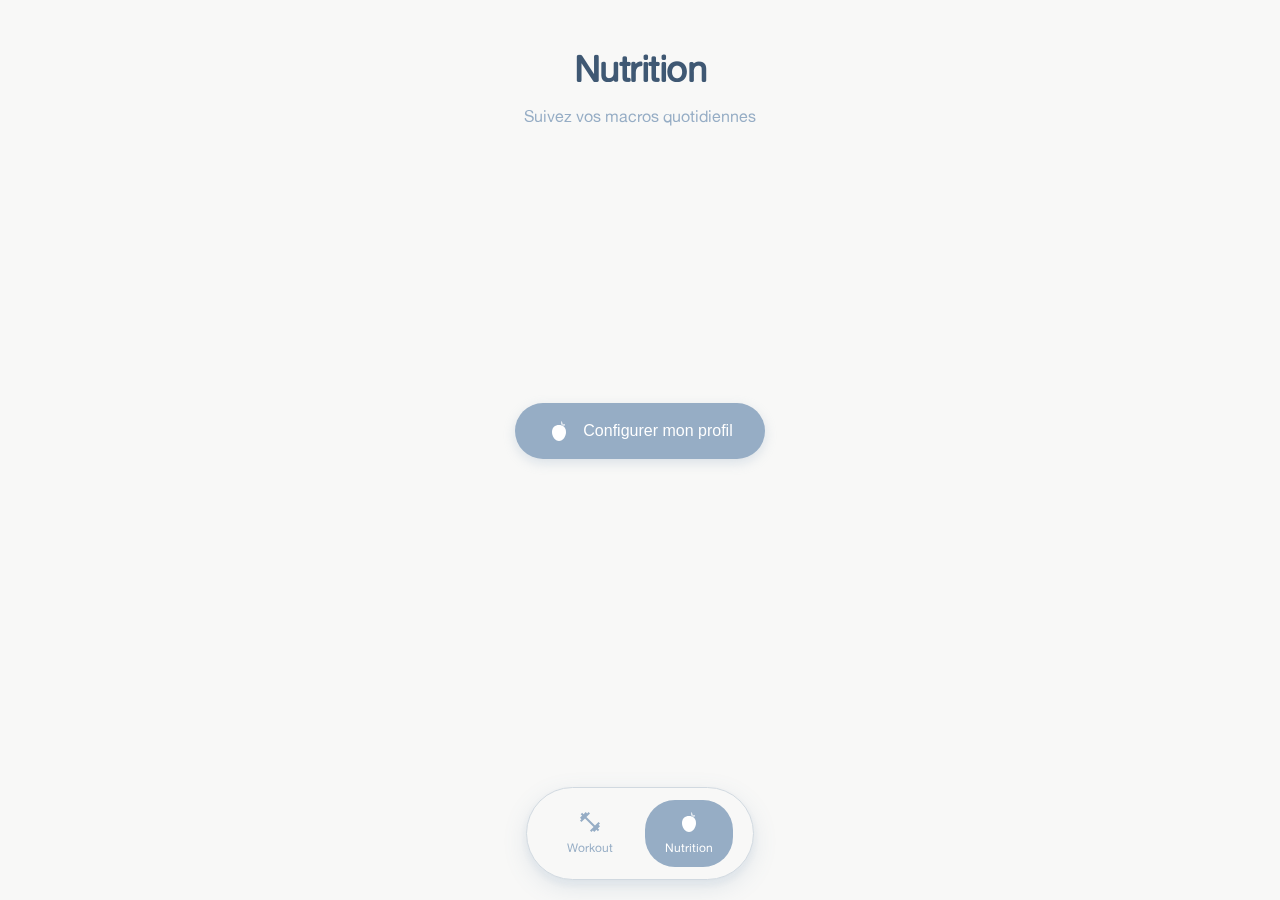
==== nutrition.html @ 48a35162 "Refactor: Split into multi-page architecture - Created separate workout.html and nutrition.html page" ====
<!DOCTYPE html>
<html lang="fr">
<head>
    <meta charset="UTF-8">
    <meta name="viewport" content="width=device-width, initial-scale=1.0">
    <title>Nutrition - Suivi Macros</title>
    <link rel="stylesheet" href="styles.css">
</head>
<body>
    <!-- SVG Icons (hidden) -->
    <svg style="display: none;">
        <!-- Dumbbell Icon -->
        <symbol id="icon-dumbbell" viewBox="0 0 24 24">
            <path d="M20.57 14.86L22 13.43 20.57 12 17 15.57 8.43 7 12 3.43 10.57 2 9.14 3.43 7.71 2 5.57 4.14 4.14 2.71 2.71 4.14l1.43 1.43L2 7.71l1.43 1.43L2 10.57 3.43 12 7 8.43 15.57 17 12 20.57 13.43 22l1.43-1.43L16.29 22l2.14-2.14 1.43 1.43 1.43-1.43-1.43-1.43L22 16.29z"/>
        </symbol>

        <!-- Apple Icon - Realistic Apple Shape -->
        <symbol id="icon-apple" viewBox="0 0 24 24">
            <!-- Leaf -->
            <path d="M14 2c0 0 1 0.5 1.5 2c0.3 0.9 0.3 1.5 0.3 1.5s1-0.8 1.7-0.5c0.7 0.3 0.5 1.5 0.5 1.5s-1.5 0.5-2.5 0c-0.8-0.4-1.5-1.5-1.5-1.5z" fill="currentColor" opacity="0.7"/>
            <!-- Apple Body -->
            <path d="M12 6c-4 0-7 2.5-7 7c0 4.5 3 9 7 9s7-4.5 7-9c0-4.5-3-7-7-7z" fill="currentColor"/>
            <!-- Highlight -->
            <ellipse cx="9" cy="10" rx="2" ry="2.5" fill="currentColor" opacity="0.2"/>
        </symbol>

        <!-- Refresh/Reset Icon -->
        <symbol id="icon-refresh" viewBox="0 0 24 24">
            <path d="M17.65 6.35C16.2 4.9 14.21 4 12 4c-4.42 0-7.99 3.58-7.99 8s3.57 8 7.99 8c3.73 0 6.84-2.55 7.73-6h-2.08c-.82 2.33-3.04 4-5.65 4-3.31 0-6-2.69-6-6s2.69-6 6-6c1.66 0 3.14.69 4.22 1.78L13 11h7V4l-2.35 2.35z"/>
        </symbol>
    </svg>

    <div class="container">
        <!-- Header -->
        <header>
            <h1>Nutrition</h1>
            <p class="subtitle">Suivez vos macros quotidiennes</p>
        </header>

        <!-- User Profile Section -->
        <div class="nutrition-profile" id="nutritionProfile">
            <button class="profile-setup-btn" id="profileSetupBtn">
                <svg class="icon"><use href="#icon-apple"></use></svg>
                Configurer mon profil
            </button>
        </div>

        <!-- Daily Tracking Section -->
        <div class="daily-tracking" id="dailyTracking" style="display: none;">
            <div class="daily-header">
                <h3 id="dailyDate">Aujourd'hui</h3>
                <button class="reset-day-btn" id="resetDayBtn">
                    <svg class="reset-icon"><use href="#icon-refresh"></use></svg>
                    Réinitialiser
                </button>
            </div>

            <!-- Macros Overview -->
            <div class="macros-overview">
                <div class="macro-card">
                    <div class="macro-label">Calories</div>
                    <div class="macro-progress">
                        <div class="macro-bar">
                            <div class="macro-bar-fill calories-fill" id="caloriesBar"></div>
                        </div>
                        <div class="macro-values">
                            <span class="macro-current" id="caloriesCurrent">0</span>
                            <span class="macro-separator">/</span>
                            <span class="macro-target" id="caloriesTarget">0</span>
                            <span class="macro-unit">kcal</span>
                        </div>
                    </div>
                </div>

                <div class="macro-card">
                    <div class="macro-label">Protéines</div>
                    <div class="macro-progress">
                        <div class="macro-bar">
                            <div class="macro-bar-fill protein-fill" id="proteinBar"></div>
                        </div>
                        <div class="macro-values">
                            <span class="macro-current" id="proteinCurrent">0</span>
                            <span class="macro-separator">/</span>
                            <span class="macro-target" id="proteinTarget">0</span>
                            <span class="macro-unit">g</span>
                        </div>
                    </div>
                </div>
            </div>

            <!-- Quick Add Section -->
            <div class="quick-add-section">
                <h3>Ajouter un repas</h3>
                <div class="quick-add-inputs">
                    <input type="number" id="addCalories" class="quick-input" placeholder="Calories" min="0" step="1">
                    <input type="number" id="addProtein" class="quick-input" placeholder="Protéines (g)" min="0" step="0.1">
                    <button class="add-meal-btn" id="addMealBtn">+ Ajouter</button>
                </div>
            </div>

            <!-- Meal History -->
            <div class="meal-history">
                <h3>Historique du jour</h3>
                <div class="meal-list" id="mealList">
                    <!-- Meals will be added here -->
                </div>
            </div>
        </div>

        <!-- Profile Setup Modal -->
        <div class="modal" id="profileModal">
            <div class="modal-content">
                <div class="modal-header">
                    <h2>Configuration du profil</h2>
                    <button class="close-btn" id="closeProfileModal">&times;</button>
                </div>

                <div class="profile-form">
                    <div class="form-group">
                        <label for="userWeight">Poids (kg)</label>
                        <input type="number" id="userWeight" class="form-input" placeholder="70" min="30" max="300" step="0.1">
                    </div>

                    <div class="form-group">
                        <label for="userHeight">Taille (cm)</label>
                        <input type="number" id="userHeight" class="form-input" placeholder="175" min="100" max="250">
                    </div>

                    <div class="form-group">
                        <label for="userAge">Âge</label>
                        <input type="number" id="userAge" class="form-input" placeholder="25" min="15" max="100">
                    </div>

                    <div class="form-group">
                        <label for="userGender">Sexe</label>
                        <select id="userGender" class="form-input">
                            <option value="male">Homme</option>
                            <option value="female">Femme</option>
                        </select>
                    </div>

                    <div class="form-group">
                        <label for="activityLevel">Niveau d'activité</label>
                        <select id="activityLevel" class="form-input">
                            <option value="1.2">Sédentaire (peu ou pas d'exercice)</option>
                            <option value="1.375">Légèrement actif (1-3 jours/semaine)</option>
                            <option value="1.55" selected>Modérément actif (3-5 jours/semaine)</option>
                            <option value="1.725">Très actif (6-7 jours/semaine)</option>
                            <option value="1.9">Extrêmement actif (2x par jour)</option>
                        </select>
                    </div>

                    <div class="form-group">
                        <label for="goal">Objectif</label>
                        <select id="goal" class="form-input">
                            <option value="cut">Sèche (perte de poids)</option>
                            <option value="maintain">Maintien</option>
                            <option value="bulk">Prise de masse (bulk)</option>
                        </select>
                    </div>

                    <button class="save-profile-btn" id="saveProfileBtn">Calculer mes besoins</button>
                </div>
            </div>
        </div>

        <!-- Bottom Navigation -->
        <nav class="bottom-nav">
            <a href="workout.html" class="nav-item">
                <svg class="nav-icon"><use href="#icon-dumbbell"></use></svg>
                <span class="nav-label">Workout</span>
            </a>
            <a href="nutrition.html" class="nav-item active">
                <svg class="nav-icon"><use href="#icon-apple"></use></svg>
                <span class="nav-label">Nutrition</span>
            </a>
        </nav>
    </div>

    <script src="nutrition.js"></script>
</body>
</html>
---- styles.css ----
/* Custom Font */
@font-face {
    font-family: 'Alte Haas Grotesk';
    src: url('AlteHaasGroteskRegular.ttf') format('truetype');
    font-weight: normal;
    font-style: normal;
    font-display: swap;
}

/* Reset & Base Styles */
* {
    margin: 0;
    padding: 0;
    box-sizing: border-box;
}

:root {
    /* Color Palette - Blues & Off-White */
    --primary-blue: hsl(211, 29%, 68%);      /* Bleu principal h211 s29 v68 */
    --light-blue: hsl(210, 24%, 91%);        /* Bleu clair h210 s24 v91 */
    --off-white: hsl(52, 3%, 97%);           /* Blanc cassé h52 s3 v97 */
    --blue-dark: hsl(211, 29%, 50%);         /* Bleu foncé pour hover */
    --blue-darker: hsl(211, 29%, 35%);       /* Bleu très foncé pour texte */

    /* Aliases for backward compatibility */
    --workout-green: var(--primary-blue);
    --workout-green-light: var(--light-blue);
    --workout-green-dark: var(--blue-dark);
    --rest-white: var(--off-white);
    --background: var(--off-white);
    --text-dark: var(--blue-darker);
    --text-light: var(--primary-blue);
    --border-light: hsl(210, 20%, 85%);
    --shadow: hsla(211, 29%, 50%, 0.08);
    --shadow-strong: hsla(211, 29%, 50%, 0.15);
}

body {
    font-family: 'Alte Haas Grotesk', -apple-system, BlinkMacSystemFont, 'Segoe UI', Roboto, 'Helvetica Neue', Arial, sans-serif;
    background-color: var(--background);
    color: var(--text-dark);
    line-height: 1.6;
    -webkit-font-smoothing: antialiased;
    -moz-osx-font-smoothing: grayscale;
}

.container {
    max-width: 100%;
    min-height: 100vh;
    padding: 20px 16px;
}

/* Header */
header {
    text-align: center;
    margin-bottom: 32px;
    animation: fadeInDown 0.5s ease;
}

header h1 {
    font-size: 28px;
    font-weight: 600;
    color: var(--text-dark);
    margin-bottom: 6px;
    letter-spacing: -0.5px;
}

header .subtitle {
    font-size: 14px;
    color: var(--text-light);
    font-weight: 400;
}

/* Rotation Info Box */
.rotation-info-box {
    margin-top: 24px;
    padding: 16px 20px;
    background: hsla(211, 29%, 68%, 0.1);
    border-left: 4px solid var(--primary-blue);
    border-radius: 8px;
}

.rotation-info-box p {
    font-size: 14px;
    color: var(--text-dark);
    line-height: 1.6;
    margin: 0;
}

/* Week Navigation */
.week-navigation {
    display: flex;
    align-items: center;
    justify-content: space-between;
    padding: 16px 20px;
    background: white;
    border-radius: 16px;
    margin-bottom: 20px;
    box-shadow: 0 2px 8px var(--shadow);
}

.week-nav-btn {
    background: var(--background);
    border: none;
    border-radius: 8px;
    width: 40px;
    height: 40px;
    display: flex;
    align-items: center;
    justify-content: center;
    font-size: 18px;
    color: var(--text-dark);
    cursor: pointer;
    transition: all 0.2s ease;
}

.week-nav-btn:hover {
    background: var(--workout-green);
    color: white;
}

.week-info {
    display: flex;
    flex-direction: column;
    align-items: center;
    gap: 4px;
}

.week-label {
    font-size: 11px;
    color: var(--text-light);
    text-transform: uppercase;
    letter-spacing: 0.5px;
    font-weight: 500;
}

.week-number {
    font-size: 24px;
    font-weight: 700;
    color: var(--workout-green);
}

/* Week View - Mobile First */
.week-view {
    display: flex;
    flex-direction: column;
    gap: 12px;
    margin-bottom: 24px;
}

.day-card {
    background: var(--rest-white);
    border-radius: 16px;
    padding: 20px;
    cursor: pointer;
    transition: all 0.3s cubic-bezier(0.4, 0, 0.2, 1);
    box-shadow: 0 2px 8px var(--shadow);
    border: 2px solid transparent;
    animation: fadeInUp 0.4s ease backwards;
}

.day-card:nth-child(1) { animation-delay: 0.05s; }
.day-card:nth-child(2) { animation-delay: 0.1s; }
.day-card:nth-child(3) { animation-delay: 0.15s; }
.day-card:nth-child(4) { animation-delay: 0.2s; }
.day-card:nth-child(5) { animation-delay: 0.25s; }
.day-card:nth-child(6) { animation-delay: 0.3s; }
.day-card:nth-child(7) { animation-delay: 0.35s; }

.day-card.workout {
    background: var(--primary-blue);
    color: white;
}

/* Current day highlighting - only on workout page */
#workoutPage .day-card.current-day {
    transform: scale(1.08);
    box-shadow: 0 6px 20px var(--shadow-strong);
    border-color: var(--primary-blue);
}

#workoutPage .day-card.current-day .day-name {
    font-size: 18px;
    font-weight: 700;
}

#workoutPage .day-card.current-day .session-title {
    font-size: 15px;
}

.day-card:hover {
    transform: translateY(-2px);
    box-shadow: 0 4px 16px var(--shadow-strong);
}

#workoutPage .day-card.current-day:hover {
    transform: scale(1.08) translateY(-2px);
}

.day-card:active {
    transform: translateY(0);
}

.day-header {
    display: flex;
    justify-content: space-between;
    align-items: center;
    margin-bottom: 8px;
}

.day-name {
    font-size: 16px;
    font-weight: 600;
    letter-spacing: -0.3px;
}

.day-indicator {
    width: 8px;
    height: 8px;
    border-radius: 50%;
    background: currentColor;
    opacity: 0.4;
}

.day-card.workout .day-indicator {
    opacity: 0.7;
}

.session-title {
    font-size: 14px;
    font-weight: 400;
    opacity: 0.8;
}

.day-card.workout .session-title {
    opacity: 0.95;
}

/* Modal */
.modal {
    display: none;
    position: fixed;
    top: 0;
    left: 0;
    width: 100%;
    height: 100%;
    background: rgba(0, 0, 0, 0.5);
    z-index: 1000;
    animation: fadeIn 0.3s ease;
    backdrop-filter: blur(4px);
}

.modal.active {
    display: flex;
    align-items: flex-end;
}

.modal-content {
    background: white;
    width: 100%;
    max-height: 90vh;
    border-radius: 24px 24px 0 0;
    overflow-y: auto;
    animation: slideUp 0.4s cubic-bezier(0.4, 0, 0.2, 1);
    box-shadow: 0 -4px 24px var(--shadow-strong);
}

.modal-header {
    display: flex;
    justify-content: space-between;
    align-items: center;
    padding: 24px 20px 16px;
    border-bottom: 1px solid var(--border-light);
    sticky: top 0;
    background: white;
}

.modal-header h2 {
    font-size: 24px;
    font-weight: 600;
    color: var(--text-dark);
}

.close-btn {
    background: none;
    border: none;
    font-size: 32px;
    color: var(--text-light);
    cursor: pointer;
    width: 40px;
    height: 40px;
    display: flex;
    align-items: center;
    justify-content: center;
    border-radius: 50%;
    transition: all 0.2s ease;
}

.close-btn:hover {
    background: var(--border-light);
    color: var(--text-dark);
}

/* Session Type Toggle */
.session-type-toggle {
    display: flex;
    gap: 8px;
    padding: 20px;
    background: var(--background);
}

.toggle-btn {
    flex: 1;
    padding: 12px;
    border: 2px solid var(--border-light);
    background: white;
    border-radius: 12px;
    font-size: 14px;
    font-weight: 500;
    color: var(--text-light);
    cursor: pointer;
    transition: all 0.3s ease;
}

.toggle-btn.active {
    background: var(--workout-green);
    border-color: var(--workout-green);
    color: white;
}

/* Workout Section */
.workout-section {
    padding: 0 20px 20px;
}

.session-name-container {
    margin-bottom: 24px;
}

.session-name-input {
    width: 100%;
    padding: 16px;
    border: 2px solid var(--border-light);
    border-radius: 12px;
    font-size: 16px;
    color: var(--text-dark);
    background: white;
    transition: all 0.3s ease;
    outline: none;
}

.session-name-input:focus {
    border-color: var(--primary-blue);
    box-shadow: 0 0 0 3px hsla(211, 29%, 68%, 0.1);
}

.session-name-input::placeholder {
    color: var(--text-light);
}

/* Exercises */
.exercises-container {
    display: flex;
    flex-direction: column;
    gap: 16px;
    margin-bottom: 20px;
}

.exercise-card {
    background: var(--background);
    border-radius: 12px;
    padding: 16px;
    animation: fadeInUp 0.3s ease;
}

.exercise-header {
    display: flex;
    justify-content: space-between;
    align-items: center;
    margin-bottom: 12px;
}

.exercise-name-input {
    flex: 1;
    padding: 8px 12px;
    border: 1px solid var(--border-light);
    border-radius: 8px;
    font-size: 15px;
    font-weight: 500;
    color: var(--text-dark);
    background: white;
    outline: none;
    transition: all 0.2s ease;
}

.exercise-name-input:focus {
    border-color: var(--workout-green);
}

.delete-exercise-btn {
    background: none;
    border: none;
    color: var(--text-light);
    font-size: 20px;
    cursor: pointer;
    padding: 4px 8px;
    border-radius: 6px;
    transition: all 0.2s ease;
    margin-left: 8px;
}

.delete-exercise-btn:hover {
    background: rgba(255, 0, 0, 0.1);
    color: #d32f2f;
}

.exercise-details {
    display: grid;
    grid-template-columns: repeat(3, 1fr);
    gap: 6px;
}

.detail-group {
    display: flex;
    flex-direction: column;
}

.detail-label {
    font-size: 10px;
    color: var(--text-light);
    margin-bottom: 3px;
    text-transform: uppercase;
    letter-spacing: 0.3px;
    font-weight: 500;
}

.detail-input {
    padding: 8px 4px;
    border: 1px solid var(--border-light);
    border-radius: 6px;
    font-size: 13px;
    text-align: center;
    background: white;
    color: var(--text-dark);
    outline: none;
    transition: all 0.2s ease;
    width: 100%;
}

.detail-input:focus {
    border-color: var(--workout-green);
}

/* Add Exercise Button */
.add-exercise-btn {
    width: 100%;
    padding: 16px;
    background: white;
    border: 2px dashed var(--border-light);
    border-radius: 12px;
    color: var(--text-light);
    font-size: 15px;
    font-weight: 500;
    cursor: pointer;
    transition: all 0.3s ease;
    display: flex;
    align-items: center;
    justify-content: center;
    gap: 8px;
}

.add-exercise-btn:hover {
    border-color: var(--primary-blue);
    color: var(--primary-blue);
    background: hsla(211, 29%, 68%, 0.05);
}

.plus-icon {
    font-size: 20px;
}

/* Rest Section */
.rest-section {
    padding: 60px 20px;
    text-align: center;
}

.rest-message {
    display: flex;
    flex-direction: column;
    align-items: center;
    gap: 12px;
}

.rest-icon-svg {
    width: 48px;
    height: 48px;
    fill: var(--primary-blue);
}

.rest-message p {
    font-size: 20px;
    font-weight: 500;
    color: var(--text-dark);
}

.rest-subtitle {
    font-size: 14px;
    color: var(--text-light);
}

/* Rotation Section */
.rotation-section {
    padding: 60px 20px;
    text-align: center;
}

.rotation-message {
    display: flex;
    flex-direction: column;
    align-items: center;
    gap: 12px;
}

.rotation-message p {
    font-size: 20px;
    font-weight: 500;
    color: var(--text-dark);
}

.rotation-subtitle {
    font-size: 14px;
    color: var(--text-light);
    margin-bottom: 16px;
}

.rotation-current-session {
    margin-top: 24px;
    padding: 20px;
    background: var(--background);
    border-radius: 12px;
    max-width: 300px;
}

.rotation-current-session h4 {
    font-size: 14px;
    color: var(--text-light);
    text-transform: uppercase;
    letter-spacing: 0.5px;
    margin-bottom: 8px;
}

.rotation-current-session .session-name {
    font-size: 18px;
    font-weight: 600;
    color: var(--workout-green);
}

/* View Mode - Consultation */
.view-mode {
    padding: 20px;
    animation: fadeIn 0.3s ease;
}

.view-session-name {
    font-size: 24px;
    font-weight: 600;
    color: var(--text-dark);
    margin-bottom: 24px;
    padding-bottom: 16px;
    border-bottom: 2px solid var(--border-light);
}

.view-exercises-container {
    display: flex;
    flex-direction: column;
    gap: 16px;
}

.view-exercise-card {
    background: var(--background);
    border-radius: 12px;
    padding: 16px;
    animation: fadeInUp 0.3s ease;
}

.view-exercise-name {
    font-size: 17px;
    font-weight: 600;
    color: var(--text-dark);
    margin-bottom: 12px;
    display: flex;
    align-items: center;
    gap: 8px;
}

.view-exercise-name::before {
    content: '';
    width: 4px;
    height: 16px;
    background: var(--workout-green);
    border-radius: 2px;
}

.view-exercise-details {
    display: grid;
    grid-template-columns: repeat(3, 1fr);
    gap: 6px;
}

.view-detail-item {
    display: flex;
    flex-direction: column;
    background: white;
    padding: 10px 6px;
    border-radius: 8px;
    text-align: center;
}

.view-detail-label {
    font-size: 10px;
    color: var(--text-light);
    text-transform: uppercase;
    letter-spacing: 0.3px;
    font-weight: 500;
    margin-bottom: 4px;
}

.view-detail-value {
    font-size: 16px;
    font-weight: 600;
    color: var(--text-dark);
}

.view-detail-value .unit {
    font-size: 11px;
    font-weight: 400;
    color: var(--text-light);
    margin-left: 1px;
}

.view-empty-state {
    text-align: center;
    padding: 40px 20px;
    color: var(--text-light);
}

.view-empty-state p {
    font-size: 15px;
    margin-bottom: 8px;
}

.view-empty-state span {
    font-size: 14px;
    opacity: 0.7;
}

/* Modal Actions */
.modal-actions {
    padding: 20px;
    border-top: 1px solid var(--border-light);
    background: white;
    position: sticky;
    bottom: 0;
}

.save-btn,
.edit-btn {
    width: 100%;
    padding: 16px;
    background: var(--workout-green);
    color: white;
    border: none;
    border-radius: 12px;
    font-size: 16px;
    font-weight: 600;
    cursor: pointer;
    transition: all 0.3s ease;
}

.save-btn:hover,
.edit-btn:hover {
    background: var(--blue-dark);
    transform: translateY(-1px);
    box-shadow: 0 4px 12px hsla(211, 29%, 68%, 0.3);
}

.save-btn:active,
.edit-btn:active {
    transform: translateY(0);
}

/* Animations */
@keyframes fadeIn {
    from {
        opacity: 0;
    }
    to {
        opacity: 1;
    }
}

@keyframes fadeInDown {
    from {
        opacity: 0;
        transform: translateY(-20px);
    }
    to {
        opacity: 1;
        transform: translateY(0);
    }
}

@keyframes fadeInUp {
    from {
        opacity: 0;
        transform: translateY(20px);
    }
    to {
        opacity: 1;
        transform: translateY(0);
    }
}

@keyframes slideUp {
    from {
        transform: translateY(100%);
    }
    to {
        transform: translateY(0);
    }
}

/* Tablet & Desktop */
@media (min-width: 768px) {
    .container {
        max-width: 600px;
        margin: 0 auto;
        padding: 40px 24px;
    }

    header h1 {
        font-size: 36px;
    }

    header .subtitle {
        font-size: 16px;
    }

    .week-view {
        gap: 16px;
    }

    .modal.active {
        align-items: center;
    }

    .modal-content {
        max-width: 600px;
        max-height: 85vh;
        border-radius: 24px;
        margin: 0 auto;
    }

    .exercise-details {
        gap: 12px;
    }

    .view-exercise-details {
        gap: 12px;
    }

    .view-detail-item {
        padding: 12px 8px;
    }

    .detail-input {
        padding: 10px 6px;
        font-size: 14px;
    }

    .view-detail-value {
        font-size: 18px;
    }
}

/* Smooth scrolling */
html {
    scroll-behavior: smooth;
}

/* Custom scrollbar */
.modal-content::-webkit-scrollbar {
    width: 8px;
}

.modal-content::-webkit-scrollbar-track {
    background: var(--background);
}

.modal-content::-webkit-scrollbar-thumb {
    background: var(--border-light);
    border-radius: 4px;
}

.modal-content::-webkit-scrollbar-thumb:hover {
    background: var(--text-light);
}

/* ========================================
   PAGES & NAVIGATION
   ======================================== */

/* Page Container with bottom padding for nav */
.container {
    padding-bottom: 90px; /* Space for bottom nav */
}

/* Page switching */
.page {
    display: none;
    animation: fadeIn 0.3s ease;
}

.page.active {
    display: block;
}

/* Bottom Navigation - Capsule Design */
.bottom-nav {
    position: fixed;
    bottom: 20px;
    left: 50%;
    transform: translateX(-50%);
    display: flex;
    gap: 12px;
    background: var(--rest-white);
    padding: 12px 20px;
    border-radius: 50px;
    box-shadow: 0 8px 24px var(--shadow-strong),
                0 4px 8px var(--shadow);
    z-index: 999;
    backdrop-filter: blur(10px);
    border: 1px solid var(--border-light);
}

.nav-item {
    display: flex;
    flex-direction: column;
    align-items: center;
    gap: 4px;
    padding: 10px 20px;
    border: none;
    background: transparent;
    border-radius: 30px;
    cursor: pointer;
    transition: all 0.3s ease;
    color: var(--text-light);
    text-decoration: none;
}

.nav-item:hover {
    background: var(--background);
}

.nav-item.active {
    background: var(--primary-blue);
    color: white;
}

.nav-icon {
    width: 24px;
    height: 24px;
    fill: currentColor;
}

.nav-label {
    font-size: 12px;
    font-weight: 500;
}

/* SVG Icon Styles */
.icon {
    width: 20px;
    height: 20px;
    fill: currentColor;
}

.rotation-icon-svg {
    width: 48px;
    height: 48px;
    fill: var(--primary-blue);
    margin-bottom: 12px;
}

.info-icon-inline {
    width: 18px;
    height: 18px;
    fill: var(--primary-blue);
    vertical-align: middle;
    margin-right: 6px;
}

.reset-icon {
    width: 16px;
    height: 16px;
    fill: currentColor;
    margin-right: 6px;
}

.rotation-icon-inline {
    width: 16px;
    height: 16px;
    fill: currentColor;
    vertical-align: middle;
    margin-right: 4px;
    display: inline-block;
}

/* ========================================
   NUTRITION PAGE
   ======================================== */

/* Nutrition Profile Setup */
.nutrition-profile {
    display: flex;
    flex-direction: column;
    align-items: center;
    justify-content: center;
    min-height: 60vh;
    padding: 40px 20px;
}

.profile-setup-btn {
    display: flex;
    align-items: center;
    gap: 12px;
    padding: 16px 32px;
    background: var(--primary-blue);
    color: white;
    border: none;
    border-radius: 50px;
    font-size: 16px;
    font-weight: 500;
    cursor: pointer;
    transition: all 0.3s ease;
    box-shadow: 0 4px 12px hsla(211, 29%, 68%, 0.3);
}

.profile-setup-btn:hover {
    background: var(--blue-dark);
    transform: translateY(-2px);
    box-shadow: 0 6px 16px hsla(211, 29%, 68%, 0.4);
}

.profile-setup-btn .icon {
    width: 24px;
    height: 24px;
}

/* Profile Modal - Limit width */
#profileModal .modal-content {
    max-width: 500px;
    margin: 0 auto;
}

/* Profile Form */
.profile-form {
    padding: 24px 20px;
    max-width: 400px;
    margin: 0 auto;
}

.form-group {
    margin-bottom: 16px;
}

.form-group label {
    display: block;
    margin-bottom: 6px;
    font-size: 13px;
    font-weight: 500;
    color: var(--text-dark);
}

.form-input {
    width: 100%;
    padding: 10px 14px;
    border: 2px solid var(--border-light);
    border-radius: 10px;
    font-size: 14px;
    color: var(--text-dark);
    background: var(--rest-white);
    transition: all 0.3s ease;
}

.form-input:focus {
    outline: none;
    border-color: var(--primary-blue);
    box-shadow: 0 0 0 3px hsla(211, 29%, 68%, 0.1);
}

.save-profile-btn {
    width: 100%;
    padding: 14px;
    background: var(--primary-blue);
    color: white;
    border: none;
    border-radius: 10px;
    font-size: 15px;
    font-weight: 600;
    cursor: pointer;
    margin-top: 20px;
    transition: all 0.3s ease;
}

.save-profile-btn:hover {
    background: var(--blue-dark);
    transform: translateY(-2px);
}

/* Daily Tracking */
.daily-tracking {
    animation: fadeIn 0.5s ease;
}

.daily-header {
    display: flex;
    justify-content: space-between;
    align-items: center;
    margin-bottom: 24px;
}

.daily-header h3 {
    font-size: 20px;
    font-weight: 600;
    color: var(--text-dark);
}

.reset-day-btn {
    display: inline-flex;
    align-items: center;
    padding: 8px 16px;
    background: transparent;
    border: 2px solid var(--border-light);
    border-radius: 20px;
    font-size: 13px;
    color: var(--text-light);
    cursor: pointer;
    transition: all 0.3s ease;
}

.reset-day-btn:hover {
    border-color: var(--primary-blue);
    color: var(--primary-blue);
}

/* Macros Overview */
.macros-overview {
    display: flex;
    flex-direction: column;
    gap: 16px;
    margin-bottom: 32px;
}

.macro-card {
    background: var(--rest-white);
    border-radius: 16px;
    padding: 20px;
    box-shadow: 0 2px 8px var(--shadow);
}

.macro-label {
    font-size: 14px;
    font-weight: 600;
    color: var(--text-light);
    margin-bottom: 12px;
    text-transform: uppercase;
    letter-spacing: 0.5px;
}

.macro-bar {
    width: 100%;
    height: 12px;
    background: var(--background);
    border-radius: 6px;
    overflow: hidden;
    margin-bottom: 12px;
}

.macro-bar-fill {
    height: 100%;
    border-radius: 6px;
    transition: width 0.5s ease;
}

.calories-fill {
    background: linear-gradient(90deg, var(--primary-blue), var(--light-blue));
}

.protein-fill {
    background: linear-gradient(90deg, var(--blue-dark), var(--primary-blue));
}

.macro-values {
    display: flex;
    align-items: baseline;
    gap: 4px;
    font-size: 14px;
    color: var(--text-light);
}

.macro-current {
    font-size: 24px;
    font-weight: 700;
    color: var(--text-dark);
}

.macro-target {
    font-size: 18px;
    font-weight: 600;
}

.macro-unit {
    font-size: 13px;
    margin-left: 4px;
}

/* Quick Add Section */
.quick-add-section {
    background: var(--rest-white);
    border-radius: 16px;
    padding: 24px;
    box-shadow: 0 2px 8px var(--shadow);
    margin-bottom: 32px;
}

.quick-add-section h3 {
    font-size: 18px;
    font-weight: 600;
    color: var(--text-dark);
    margin-bottom: 16px;
}

.quick-add-inputs {
    display: flex;
    gap: 12px;
    flex-wrap: wrap;
}

.quick-input {
    flex: 1;
    min-width: 120px;
    padding: 12px 16px;
    border: 2px solid var(--border-light);
    border-radius: 12px;
    font-size: 15px;
    color: var(--text-dark);
    background: var(--background);
    transition: all 0.3s ease;
}

.quick-input:focus {
    outline: none;
    border-color: var(--workout-green);
    background: var(--rest-white);
}

.add-meal-btn {
    padding: 12px 24px;
    background: var(--workout-green);
    color: white;
    border: none;
    border-radius: 12px;
    font-size: 15px;
    font-weight: 600;
    cursor: pointer;
    transition: all 0.3s ease;
    white-space: nowrap;
}

.add-meal-btn:hover {
    background: var(--workout-green-dark);
    transform: translateY(-2px);
}

/* Meal History */
.meal-history {
    background: var(--rest-white);
    border-radius: 16px;
    padding: 24px;
    box-shadow: 0 2px 8px var(--shadow);
}

.meal-history h3 {
    font-size: 18px;
    font-weight: 600;
    color: var(--text-dark);
    margin-bottom: 16px;
}

.meal-list {
    display: flex;
    flex-direction: column;
    gap: 12px;
}

.meal-item {
    display: flex;
    justify-content: space-between;
    align-items: center;
    padding: 12px;
    background: var(--background);
    border-radius: 12px;
    animation: slideInUp 0.3s ease;
}

.meal-info {
    display: flex;
    gap: 16px;
    align-items: center;
}

.meal-time {
    font-size: 12px;
    color: var(--text-light);
    min-width: 45px;
}

.meal-macros {
    display: flex;
    gap: 12px;
    font-size: 14px;
}

.meal-macro {
    color: var(--text-dark);
    font-weight: 500;
}

.meal-macro span {
    color: var(--text-light);
    font-weight: 400;
    font-size: 12px;
}

.delete-meal-btn {
    padding: 6px 12px;
    background: transparent;
    border: 1px solid var(--border-light);
    border-radius: 8px;
    color: var(--text-light);
    font-size: 18px;
    cursor: pointer;
    transition: all 0.3s ease;
}

.delete-meal-btn:hover {
    background: #fee;
    border-color: #fcc;
    color: #c33;
}

.meal-list-empty {
    text-align: center;
    padding: 40px 20px;
    color: var(--text-light);
    font-size: 14px;
}

/* Animations */
@keyframes slideInUp {
    from {
        opacity: 0;
        transform: translateY(20px);
    }
    to {
        opacity: 1;
        transform: translateY(0);
    }
}

/* Responsive adjustments for bottom nav */
@media (max-width: 600px) {
    .bottom-nav {
        bottom: 16px;
        padding: 10px 16px;
    }

    .nav-item {
        padding: 8px 16px;
    }

    .nav-icon {
        width: 22px;
        height: 22px;
    }

    .nav-label {
        font-size: 11px;
    }
}

@media (min-width: 768px) {
    .quick-add-inputs {
        flex-wrap: nowrap;
    }

    .macros-overview {
        flex-direction: row;
    }

    .macro-card {
        flex: 1;
    }
}
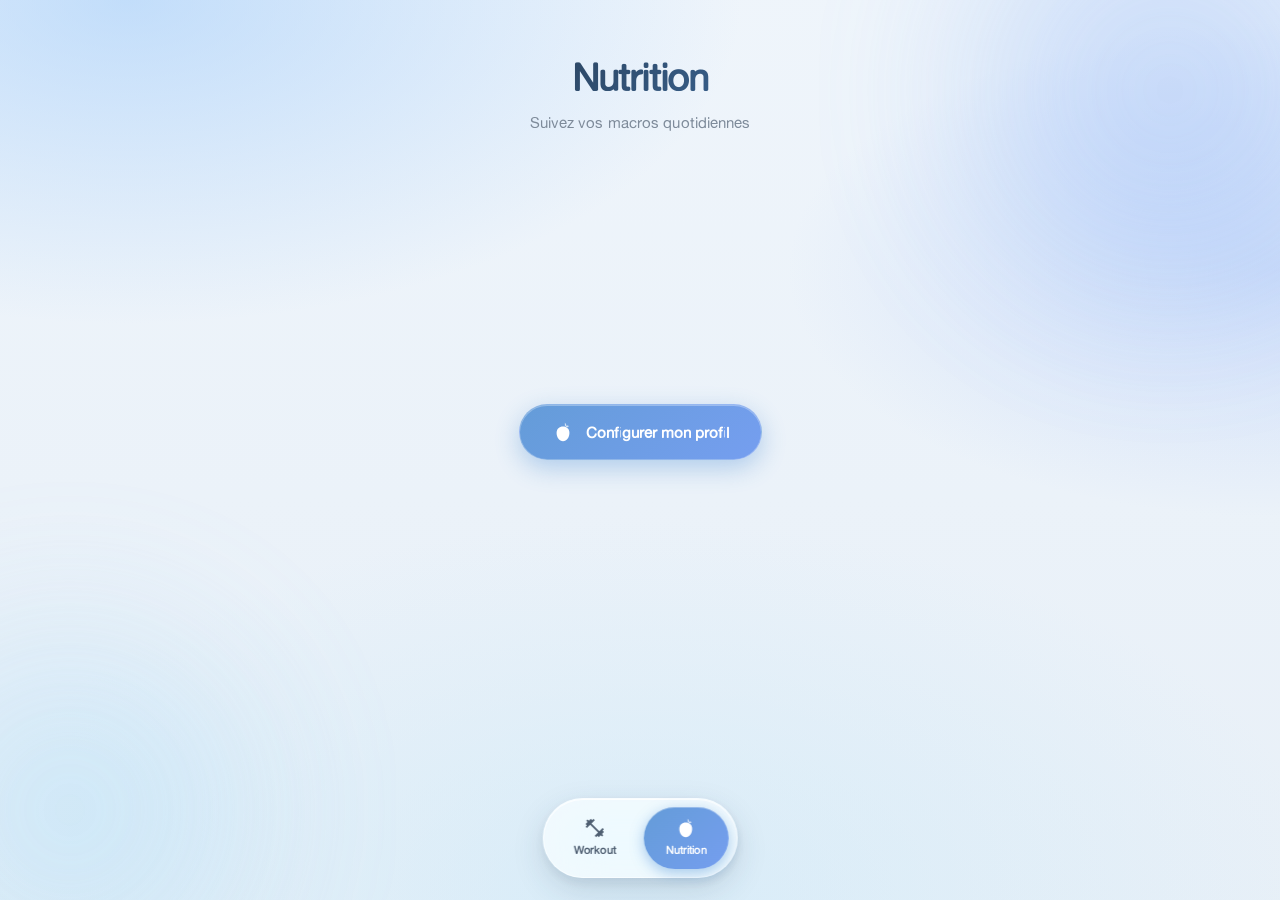
==== commit c0fc45cf: "Refonte mise en forme: hiérarchie 'Today first' + anneaux Activity Workout - Carte 'Aujourd'hui' dom" ====
--- a/nutrition.html
+++ b/nutrition.html
@@ -34,7 +34,7 @@
         <!-- Header -->
         <header>
             <h1>Nutrition</h1>
-            <p class="subtitle">Suivez vos macros quotidiennes</p>
+            <p class="subtitle" id="nutritionDateLabel">Suivez vos macros quotidiennes</p>
         </header>
 
         <!-- User Profile Section -->
@@ -49,42 +49,53 @@
         <div class="daily-tracking" id="dailyTracking" style="display: none;">
             <div class="daily-header">
                 <h3 id="dailyDate">Aujourd'hui</h3>
-                <button class="reset-day-btn" id="resetDayBtn">
-                    <svg class="reset-icon"><use href="#icon-refresh"></use></svg>
-                    Réinitialiser
-                </button>
+                <div class="daily-header-actions">
+                    <button class="icon-btn" id="editProfileBtn" aria-label="Modifier le profil" title="Modifier le profil">
+                        <svg class="icon" viewBox="0 0 24 24"><path d="M19.14 12.94c.04-.31.06-.63.06-.94s-.02-.63-.06-.94l2.03-1.58a.49.49 0 00.12-.61l-1.92-3.32a.488.488 0 00-.59-.22l-2.39.96c-.5-.38-1.04-.7-1.62-.94L14.4 2.81a.484.484 0 00-.48-.41h-3.84c-.24 0-.43.17-.47.41l-.36 2.54c-.59.24-1.13.57-1.62.94l-2.39-.96a.493.493 0 00-.59.22l-1.92 3.32a.49.49 0 00.12.61l2.03 1.58c-.04.31-.06.63-.06.94s.02.63.06.94l-2.03 1.58a.49.49 0 00-.12.61l1.92 3.32c.13.22.39.31.59.22l2.39-.96c.5.38 1.04.7 1.62.94l.36 2.54c.04.24.24.41.48.41h3.84c.24 0 .44-.17.47-.41l.36-2.54c.59-.24 1.13-.56 1.62-.94l2.39.96c.22.08.47 0 .59-.22l1.92-3.32a.49.49 0 00-.12-.61l-2.03-1.58zM12 15.6A3.6 3.6 0 018.4 12 3.6 3.6 0 0112 8.4a3.6 3.6 0 013.6 3.6 3.6 3.6 0 01-3.6 3.6z"/></svg>
+                    </button>
+                    <button class="reset-day-btn" id="resetDayBtn">
+                        <svg class="reset-icon"><use href="#icon-refresh"></use></svg>
+                        Réinitialiser
+                    </button>
+                </div>
             </div>
 
-            <!-- Macros Overview -->
+            <!-- Macros Overview - Activity rings -->
             <div class="macros-overview">
                 <div class="macro-card">
-                    <div class="macro-label">Calories</div>
-                    <div class="macro-progress">
-                        <div class="macro-bar">
-                            <div class="macro-bar-fill calories-fill" id="caloriesBar"></div>
-                        </div>
-                        <div class="macro-values">
-                            <span class="macro-current" id="caloriesCurrent">0</span>
-                            <span class="macro-separator">/</span>
-                            <span class="macro-target" id="caloriesTarget">0</span>
-                            <span class="macro-unit">kcal</span>
+                    <div class="macro-ring">
+                        <svg class="ring-svg" viewBox="0 0 120 120">
+                            <circle class="ring-track" cx="60" cy="60" r="52"></circle>
+                            <circle class="ring-fill calories-fill" id="caloriesBar" cx="60" cy="60" r="52"></circle>
+                        </svg>
+                        <div class="ring-center">
+                            <span class="ring-current" id="caloriesCurrent">0</span>
+                            <span class="ring-target-row">
+                                <span class="ring-separator">/</span>
+                                <span class="ring-target" id="caloriesTarget">0</span>
+                            </span>
+                            <span class="ring-unit">kcal</span>
                         </div>
                     </div>
+                    <div class="macro-label">Calories</div>
                 </div>
 
                 <div class="macro-card">
-                    <div class="macro-label">Protéines</div>
-                    <div class="macro-progress">
-                        <div class="macro-bar">
-                            <div class="macro-bar-fill protein-fill" id="proteinBar"></div>
-                        </div>
-                        <div class="macro-values">
-                            <span class="macro-current" id="proteinCurrent">0</span>
-                            <span class="macro-separator">/</span>
-                            <span class="macro-target" id="proteinTarget">0</span>
-                            <span class="macro-unit">g</span>
+                    <div class="macro-ring">
+                        <svg class="ring-svg" viewBox="0 0 120 120">
+                            <circle class="ring-track" cx="60" cy="60" r="52"></circle>
+                            <circle class="ring-fill protein-fill" id="proteinBar" cx="60" cy="60" r="52"></circle>
+                        </svg>
+                        <div class="ring-center">
+                            <span class="ring-current" id="proteinCurrent">0</span>
+                            <span class="ring-target-row">
+                                <span class="ring-separator">/</span>
+                                <span class="ring-target" id="proteinTarget">0</span>
+                            </span>
+                            <span class="ring-unit">g protéines</span>
                         </div>
                     </div>
+                    <div class="macro-label">Protéines</div>
                 </div>
             </div>
 
--- a/styles.css
+++ b/styles.css
@@ -1,4 +1,8 @@
-/* Custom Font */
+/* ==========================================================================
+   BULK CLUB — GLASSMORPHISM REDESIGN
+   Liquid glass / Apple / Figma aesthetic
+   ========================================================================== */
+
 @font-face {
     font-family: 'Alte Haas Grotesk';
     src: url('AlteHaasGroteskRegular.ttf') format('truetype');
@@ -7,7 +11,14 @@
     font-display: swap;
 }
 
-/* Reset & Base Styles */
+@font-face {
+    font-family: 'Cocogoose';
+    src: url('Cocogoose-Pro-Regular-trial.ttf') format('truetype');
+    font-weight: normal;
+    font-style: normal;
+    font-display: swap;
+}
+
 * {
     margin: 0;
     padding: 0;
@@ -15,228 +26,583 @@
 }
 
 :root {
-    /* Color Palette - Blues & Off-White */
-    --primary-blue: hsl(211, 29%, 68%);      /* Bleu principal h211 s29 v68 */
-    --light-blue: hsl(210, 24%, 91%);        /* Bleu clair h210 s24 v91 */
-    --off-white: hsl(52, 3%, 97%);           /* Blanc cassé h52 s3 v97 */
-    --blue-dark: hsl(211, 29%, 50%);         /* Bleu foncé pour hover */
-    --blue-darker: hsl(211, 29%, 35%);       /* Bleu très foncé pour texte */
-
-    /* Aliases for backward compatibility */
+    /* === Core palette — blues & off-white === */
+    --primary-blue: hsl(211, 60%, 62%);
+    --primary-blue-soft: hsl(211, 70%, 75%);
+    --light-blue: hsl(210, 60%, 88%);
+    --accent-blue: hsl(220, 80%, 70%);
+    --off-white: hsl(210, 30%, 98%);
+    --blue-dark: hsl(211, 45%, 48%);
+    --blue-darker: hsl(213, 35%, 22%);
+    --ink: hsl(213, 30%, 18%);
+    --ink-soft: hsl(213, 18%, 38%);
+    --ink-muted: hsl(213, 12%, 55%);
+
+    /* === Glass tokens === */
+    --glass-bg: hsla(0, 0%, 100%, 0.55);
+    --glass-bg-strong: hsla(0, 0%, 100%, 0.72);
+    --glass-bg-soft: hsla(0, 0%, 100%, 0.35);
+    --glass-bg-tinted: hsla(211, 60%, 90%, 0.42);
+    --glass-border: hsla(0, 0%, 100%, 0.55);
+    --glass-border-soft: hsla(0, 0%, 100%, 0.3);
+    --glass-highlight: hsla(0, 0%, 100%, 0.85);
+
+    /* === Shadows === */
+    --shadow-sm: 0 1px 2px hsla(213, 35%, 25%, 0.04),
+                 0 2px 8px hsla(213, 35%, 25%, 0.05);
+    --shadow-md: 0 2px 6px hsla(213, 35%, 25%, 0.05),
+                 0 8px 24px hsla(213, 35%, 25%, 0.08);
+    --shadow-lg: 0 4px 12px hsla(213, 35%, 25%, 0.06),
+                 0 16px 48px hsla(213, 35%, 25%, 0.12);
+    --shadow-xl: 0 8px 24px hsla(213, 35%, 25%, 0.08),
+                 0 24px 64px hsla(213, 35%, 25%, 0.16);
+    --shadow-blue: 0 8px 24px hsla(211, 60%, 50%, 0.25);
+
+    /* === Compatibility aliases === */
     --workout-green: var(--primary-blue);
     --workout-green-light: var(--light-blue);
     --workout-green-dark: var(--blue-dark);
     --rest-white: var(--off-white);
     --background: var(--off-white);
-    --text-dark: var(--blue-darker);
-    --text-light: var(--primary-blue);
-    --border-light: hsl(210, 20%, 85%);
-    --shadow: hsla(211, 29%, 50%, 0.08);
-    --shadow-strong: hsla(211, 29%, 50%, 0.15);
+    --text-dark: var(--ink);
+    --text-light: var(--ink-muted);
+    --border-light: hsla(213, 30%, 80%, 0.4);
+    --shadow: hsla(213, 35%, 25%, 0.06);
+    --shadow-strong: hsla(213, 35%, 25%, 0.12);
+
+    /* === Radii === */
+    --r-sm: 10px;
+    --r-md: 14px;
+    --r-lg: 20px;
+    --r-xl: 28px;
+    --r-pill: 999px;
+}
+
+/* ==========================================================================
+   AMBIENT BACKGROUND — animated gradient orbs
+   ========================================================================== */
+html, body {
+    min-height: 100vh;
 }
 
 body {
     font-family: 'Alte Haas Grotesk', -apple-system, BlinkMacSystemFont, 'Segoe UI', Roboto, 'Helvetica Neue', Arial, sans-serif;
-    background-color: var(--background);
-    color: var(--text-dark);
-    line-height: 1.6;
+    color: var(--ink);
+    line-height: 1.55;
     -webkit-font-smoothing: antialiased;
     -moz-osx-font-smoothing: grayscale;
+    background:
+        radial-gradient(ellipse 80% 60% at 10% 0%, hsla(211, 90%, 80%, 0.55) 0%, transparent 60%),
+        radial-gradient(ellipse 70% 50% at 100% 30%, hsla(220, 90%, 82%, 0.45) 0%, transparent 55%),
+        radial-gradient(ellipse 90% 70% at 50% 100%, hsla(200, 80%, 88%, 0.5) 0%, transparent 60%),
+        linear-gradient(180deg, hsl(210, 60%, 96%) 0%, hsl(210, 50%, 94%) 100%);
+    background-attachment: fixed;
+    overflow-x: hidden;
+    position: relative;
+}
+
+/* Floating decorative orbs for ambient liquid feel */
+body::before,
+body::after {
+    content: '';
+    position: fixed;
+    border-radius: 50%;
+    pointer-events: none;
+    z-index: -1;
+    filter: blur(80px);
+    opacity: 0.7;
+    animation: floatOrb 18s ease-in-out infinite;
+}
+
+body::before {
+    width: 420px;
+    height: 420px;
+    top: -120px;
+    right: -100px;
+    background: radial-gradient(circle, hsla(220, 90%, 75%, 0.55), hsla(211, 80%, 70%, 0.2));
+}
+
+body::after {
+    width: 380px;
+    height: 380px;
+    bottom: -100px;
+    left: -120px;
+    background: radial-gradient(circle, hsla(200, 90%, 78%, 0.5), hsla(211, 70%, 80%, 0.15));
+    animation-delay: -9s;
+    animation-duration: 22s;
+}
+
+@keyframes floatOrb {
+    0%, 100% { transform: translate(0, 0) scale(1); }
+    33% { transform: translate(30px, -40px) scale(1.05); }
+    66% { transform: translate(-20px, 30px) scale(0.95); }
 }
 
 .container {
     max-width: 100%;
     min-height: 100vh;
-    padding: 20px 16px;
-}
-
-/* Header */
+    padding: 28px 18px 110px;
+    position: relative;
+}
+
+/* ==========================================================================
+   HEADER
+   ========================================================================== */
 header {
     text-align: center;
-    margin-bottom: 32px;
-    animation: fadeInDown 0.5s ease;
+    margin-bottom: 28px;
+    animation: fadeInDown 0.7s cubic-bezier(0.22, 1, 0.36, 1);
 }
 
 header h1 {
-    font-size: 28px;
-    font-weight: 600;
-    color: var(--text-dark);
-    margin-bottom: 6px;
-    letter-spacing: -0.5px;
+    font-size: 32px;
+    font-weight: 600;
+    color: var(--ink);
+    margin-bottom: 4px;
+    letter-spacing: -0.8px;
+    background: linear-gradient(135deg, var(--ink) 0%, var(--blue-dark) 100%);
+    -webkit-background-clip: text;
+    background-clip: text;
+    -webkit-text-fill-color: transparent;
 }
 
 header .subtitle {
     font-size: 14px;
-    color: var(--text-light);
+    color: var(--ink-muted);
     font-weight: 400;
-}
-
-/* Rotation Info Box */
+    letter-spacing: 0.1px;
+}
+
+/* ==========================================================================
+   TODAY HERO — dominant card on workout page
+   ========================================================================== */
+.today-hero {
+    margin-bottom: 26px;
+    animation: fadeInUp 0.6s cubic-bezier(0.22, 1, 0.36, 1) 0.1s backwards;
+}
+
+.today-hero-card {
+    position: relative;
+    padding: 26px 24px 22px;
+    border-radius: var(--r-xl);
+    cursor: pointer;
+    overflow: hidden;
+    transition: transform 0.4s cubic-bezier(0.22, 1, 0.36, 1),
+                box-shadow 0.4s ease;
+    background: linear-gradient(135deg,
+        hsla(211, 75%, 64%, 0.92) 0%,
+        hsla(220, 78%, 66%, 0.92) 50%,
+        hsla(232, 70%, 70%, 0.92) 100%);
+    color: white;
+    border: 1px solid hsla(0, 0%, 100%, 0.4);
+    box-shadow:
+        0 12px 36px hsla(211, 60%, 45%, 0.32),
+        inset 0 1px 0 0 hsla(0, 0%, 100%, 0.45);
+    backdrop-filter: blur(20px) saturate(180%);
+    -webkit-backdrop-filter: blur(20px) saturate(180%);
+}
+
+.today-hero-card::before {
+    content: '';
+    position: absolute;
+    inset: 0;
+    background:
+        radial-gradient(ellipse 100% 60% at 0% 0%, hsla(0, 0%, 100%, 0.35) 0%, transparent 60%),
+        radial-gradient(ellipse 80% 60% at 100% 100%, hsla(220, 100%, 90%, 0.25) 0%, transparent 60%);
+    pointer-events: none;
+}
+
+.today-hero-card.rest {
+    background: linear-gradient(135deg,
+        hsla(0, 0%, 100%, 0.85) 0%,
+        hsla(210, 60%, 96%, 0.85) 100%);
+    color: var(--ink);
+    border: 1px solid var(--glass-border);
+    box-shadow:
+        var(--shadow-lg),
+        inset 0 1px 0 0 var(--glass-highlight);
+}
+
+.today-hero-card.other-week {
+    background: hsla(0, 0%, 100%, 0.55);
+    color: var(--ink-soft);
+    border: 1px dashed hsla(213, 30%, 70%, 0.45);
+    cursor: default;
+    box-shadow: none;
+    text-align: center;
+    padding: 22px;
+}
+
+.today-hero-card:hover {
+    transform: translateY(-3px);
+    box-shadow:
+        0 18px 48px hsla(211, 60%, 45%, 0.4),
+        inset 0 1px 0 0 hsla(0, 0%, 100%, 0.5);
+}
+
+.today-hero-card.rest:hover {
+    box-shadow:
+        var(--shadow-xl),
+        inset 0 1px 0 0 var(--glass-highlight);
+}
+
+.today-hero-card.other-week:hover {
+    transform: none;
+}
+
+.today-hero-card > * {
+    position: relative;
+    z-index: 1;
+}
+
+.today-eyebrow {
+    font-size: 11px;
+    font-weight: 600;
+    letter-spacing: 1.4px;
+    text-transform: uppercase;
+    opacity: 0.85;
+    margin-bottom: 10px;
+}
+
+.today-hero-card.rest .today-eyebrow {
+    color: var(--ink-muted);
+    opacity: 1;
+}
+
+.today-session-name {
+    font-size: 28px;
+    font-weight: 700;
+    letter-spacing: -0.6px;
+    line-height: 1.15;
+    display: flex;
+    align-items: center;
+    gap: 10px;
+    margin-bottom: 8px;
+}
+
+.today-meta {
+    font-size: 14px;
+    opacity: 0.85;
+    font-weight: 500;
+    margin-bottom: 16px;
+}
+
+.today-hero-card.rest .today-meta {
+    color: var(--ink-muted);
+    opacity: 1;
+}
+
+.today-cta-row {
+    display: flex;
+    align-items: center;
+    justify-content: space-between;
+    margin-top: 14px;
+    padding-top: 14px;
+    border-top: 1px solid hsla(0, 0%, 100%, 0.25);
+}
+
+.today-hero-card.rest .today-cta-row {
+    border-top-color: hsla(213, 30%, 70%, 0.25);
+}
+
+.today-cta-text {
+    font-size: 14px;
+    font-weight: 600;
+    letter-spacing: 0.2px;
+}
+
+.today-cta-arrow {
+    font-size: 18px;
+    transition: transform 0.3s cubic-bezier(0.22, 1, 0.36, 1);
+}
+
+.today-hero-card:hover .today-cta-arrow {
+    transform: translateX(4px);
+}
+
+/* ==========================================================================
+   SECTION HEADER — title + inline week nav
+   ========================================================================== */
+.section-header {
+    display: flex;
+    align-items: center;
+    justify-content: space-between;
+    margin-bottom: 14px;
+    padding: 0 4px;
+}
+
+.section-title {
+    font-size: 17px;
+    font-weight: 600;
+    color: var(--ink);
+    letter-spacing: -0.3px;
+}
+
+/* ==========================================================================
+   GLASS PRIMITIVE — reusable glass surface
+   ========================================================================== */
+.week-navigation,
+.day-card,
+.modal-content,
+.macro-card,
+.quick-add-section,
+.meal-history,
+.exercise-card,
+.view-exercise-card,
+.rotation-info-box,
+.rotation-current-session,
+.bottom-nav {
+    position: relative;
+    background: var(--glass-bg);
+    backdrop-filter: blur(24px) saturate(180%);
+    -webkit-backdrop-filter: blur(24px) saturate(180%);
+    border: 1px solid var(--glass-border);
+    box-shadow:
+        var(--shadow-md),
+        inset 0 1px 0 0 var(--glass-highlight),
+        inset 0 -1px 0 0 hsla(213, 30%, 80%, 0.15);
+}
+
+/* ==========================================================================
+   WEEK NAVIGATION
+   ========================================================================== */
+.week-navigation {
+    display: inline-flex;
+    align-items: center;
+    gap: 8px;
+    padding: 4px;
+    border-radius: var(--r-pill);
+    margin: 0;
+}
+
+.week-nav-btn {
+    background: var(--glass-bg-soft);
+    backdrop-filter: blur(10px);
+    -webkit-backdrop-filter: blur(10px);
+    border: 1px solid var(--glass-border-soft);
+    border-radius: 50%;
+    width: 32px;
+    height: 32px;
+    display: flex;
+    align-items: center;
+    justify-content: center;
+    font-size: 14px;
+    color: var(--ink-soft);
+    cursor: pointer;
+    transition: transform 0.25s cubic-bezier(0.22, 1, 0.36, 1),
+                background 0.25s ease,
+                color 0.25s ease,
+                box-shadow 0.25s ease;
+}
+
+.week-nav-btn:hover {
+    background: linear-gradient(135deg, var(--primary-blue) 0%, var(--accent-blue) 100%);
+    color: white;
+    transform: translateY(-1px);
+    box-shadow: var(--shadow-blue);
+}
+
+.week-nav-btn:active {
+    transform: translateY(0) scale(0.96);
+}
+
+.week-info {
+    display: flex;
+    align-items: baseline;
+    gap: 4px;
+    padding: 0 4px;
+}
+
+.week-label {
+    font-size: 11px;
+    color: var(--ink-muted);
+    letter-spacing: 0.3px;
+    font-weight: 500;
+}
+
+.week-number {
+    font-size: 15px;
+    font-weight: 700;
+    color: var(--blue-dark);
+    letter-spacing: -0.3px;
+    line-height: 1;
+}
+
+/* ==========================================================================
+   WEEK VIEW — DAY CARDS
+   ========================================================================== */
+.week-view {
+    display: flex;
+    flex-direction: column;
+    gap: 8px;
+    margin-bottom: 24px;
+}
+
+.day-card {
+    border-radius: var(--r-md);
+    padding: 14px 16px;
+    cursor: pointer;
+    transition: transform 0.35s cubic-bezier(0.22, 1, 0.36, 1),
+                box-shadow 0.35s ease,
+                background 0.35s ease;
+    animation: fadeInUp 0.55s cubic-bezier(0.22, 1, 0.36, 1) backwards;
+    overflow: hidden;
+}
+
+.day-card::after {
+    content: '';
+    position: absolute;
+    inset: 0;
+    border-radius: inherit;
+    background: linear-gradient(135deg, hsla(0, 0%, 100%, 0.4) 0%, transparent 50%);
+    pointer-events: none;
+    opacity: 0.6;
+    transition: opacity 0.3s ease;
+}
+
+.day-card:nth-child(1) { animation-delay: 0.04s; }
+.day-card:nth-child(2) { animation-delay: 0.08s; }
+.day-card:nth-child(3) { animation-delay: 0.12s; }
+.day-card:nth-child(4) { animation-delay: 0.16s; }
+.day-card:nth-child(5) { animation-delay: 0.20s; }
+.day-card:nth-child(6) { animation-delay: 0.24s; }
+.day-card:nth-child(7) { animation-delay: 0.28s; }
+
+.day-card.workout {
+    background: linear-gradient(135deg,
+        hsla(211, 65%, 88%, 0.7) 0%,
+        hsla(220, 70%, 90%, 0.7) 100%);
+    color: var(--ink);
+    border: 1px solid hsla(211, 60%, 75%, 0.3);
+    box-shadow:
+        0 4px 14px hsla(211, 60%, 50%, 0.12),
+        inset 0 1px 0 0 hsla(0, 0%, 100%, 0.6);
+}
+
+.day-card.workout .session-title {
+    color: var(--blue-dark);
+    font-weight: 500;
+}
+
+.day-card.workout::after {
+    background: linear-gradient(135deg, hsla(0, 0%, 100%, 0.25) 0%, transparent 60%);
+    opacity: 1;
+}
+
+.day-card.current-day {
+    border: 1.5px solid var(--primary-blue);
+    box-shadow:
+        0 6px 20px hsla(211, 60%, 50%, 0.18),
+        inset 0 1px 0 0 var(--glass-highlight);
+}
+
+.day-card.current-day .day-date {
+    font-size: 0;
+}
+
+.day-card.current-day .day-date::before {
+    content: 'Aujourd\'hui';
+    font-size: 11px;
+    color: var(--blue-dark);
+    font-weight: 700;
+    text-transform: uppercase;
+    letter-spacing: 0.6px;
+    padding: 2px 8px;
+    background: hsla(211, 60%, 88%, 0.65);
+    border-radius: var(--r-pill);
+}
+
+.day-card:hover {
+    transform: translateY(-2px);
+    box-shadow: var(--shadow-md);
+}
+
+.day-card.workout:hover {
+    box-shadow:
+        0 8px 24px hsla(211, 60%, 50%, 0.18),
+        inset 0 1px 0 0 hsla(0, 0%, 100%, 0.7);
+}
+
+.day-card:active {
+    transform: translateY(0);
+}
+
+.day-header {
+    display: flex;
+    justify-content: space-between;
+    align-items: center;
+    margin-bottom: 2px;
+    position: relative;
+    z-index: 1;
+}
+
+.day-heading {
+    display: flex;
+    align-items: baseline;
+    gap: 8px;
+}
+
+.day-name {
+    font-size: 15px;
+    font-weight: 600;
+    letter-spacing: -0.2px;
+}
+
+.day-date {
+    font-size: 12px;
+    color: var(--ink-muted);
+    font-weight: 500;
+    letter-spacing: 0.1px;
+}
+
+.day-indicator {
+    width: 6px;
+    height: 6px;
+    border-radius: 50%;
+    background: currentColor;
+    opacity: 0.3;
+}
+
+.day-card.workout .day-indicator {
+    opacity: 1;
+    background: var(--primary-blue);
+    box-shadow: 0 0 0 3px hsla(211, 60%, 70%, 0.2);
+}
+
+.session-title {
+    font-size: 13px;
+    font-weight: 400;
+    color: var(--ink-soft);
+    position: relative;
+    z-index: 1;
+}
+
+/* ==========================================================================
+   ROTATION INFO BOX
+   ========================================================================== */
 .rotation-info-box {
     margin-top: 24px;
     padding: 16px 20px;
-    background: hsla(211, 29%, 68%, 0.1);
-    border-left: 4px solid var(--primary-blue);
-    border-radius: 8px;
+    background: linear-gradient(135deg,
+        hsla(211, 70%, 92%, 0.65) 0%,
+        hsla(220, 70%, 94%, 0.65) 100%);
+    backdrop-filter: blur(20px) saturate(180%);
+    -webkit-backdrop-filter: blur(20px) saturate(180%);
+    border: 1px solid hsla(211, 60%, 80%, 0.4);
+    border-left: 3px solid var(--primary-blue);
+    border-radius: var(--r-md);
 }
 
 .rotation-info-box p {
-    font-size: 14px;
-    color: var(--text-dark);
-    line-height: 1.6;
+    font-size: 13.5px;
+    color: var(--ink-soft);
+    line-height: 1.55;
     margin: 0;
 }
 
-/* Week Navigation */
-.week-navigation {
-    display: flex;
-    align-items: center;
-    justify-content: space-between;
-    padding: 16px 20px;
-    background: white;
-    border-radius: 16px;
-    margin-bottom: 20px;
-    box-shadow: 0 2px 8px var(--shadow);
-}
-
-.week-nav-btn {
-    background: var(--background);
-    border: none;
-    border-radius: 8px;
-    width: 40px;
-    height: 40px;
-    display: flex;
-    align-items: center;
-    justify-content: center;
-    font-size: 18px;
-    color: var(--text-dark);
-    cursor: pointer;
-    transition: all 0.2s ease;
-}
-
-.week-nav-btn:hover {
-    background: var(--workout-green);
-    color: white;
-}
-
-.week-info {
-    display: flex;
-    flex-direction: column;
-    align-items: center;
-    gap: 4px;
-}
-
-.week-label {
-    font-size: 11px;
-    color: var(--text-light);
-    text-transform: uppercase;
-    letter-spacing: 0.5px;
-    font-weight: 500;
-}
-
-.week-number {
-    font-size: 24px;
-    font-weight: 700;
-    color: var(--workout-green);
-}
-
-/* Week View - Mobile First */
-.week-view {
-    display: flex;
-    flex-direction: column;
-    gap: 12px;
-    margin-bottom: 24px;
-}
-
-.day-card {
-    background: var(--rest-white);
-    border-radius: 16px;
-    padding: 20px;
-    cursor: pointer;
-    transition: all 0.3s cubic-bezier(0.4, 0, 0.2, 1);
-    box-shadow: 0 2px 8px var(--shadow);
-    border: 2px solid transparent;
-    animation: fadeInUp 0.4s ease backwards;
-}
-
-.day-card:nth-child(1) { animation-delay: 0.05s; }
-.day-card:nth-child(2) { animation-delay: 0.1s; }
-.day-card:nth-child(3) { animation-delay: 0.15s; }
-.day-card:nth-child(4) { animation-delay: 0.2s; }
-.day-card:nth-child(5) { animation-delay: 0.25s; }
-.day-card:nth-child(6) { animation-delay: 0.3s; }
-.day-card:nth-child(7) { animation-delay: 0.35s; }
-
-.day-card.workout {
-    background: var(--primary-blue);
-    color: white;
-}
-
-/* Current day highlighting - only on workout page */
-#workoutPage .day-card.current-day {
-    transform: scale(1.08);
-    box-shadow: 0 6px 20px var(--shadow-strong);
-    border-color: var(--primary-blue);
-}
-
-#workoutPage .day-card.current-day .day-name {
-    font-size: 18px;
-    font-weight: 700;
-}
-
-#workoutPage .day-card.current-day .session-title {
-    font-size: 15px;
-}
-
-.day-card:hover {
-    transform: translateY(-2px);
-    box-shadow: 0 4px 16px var(--shadow-strong);
-}
-
-#workoutPage .day-card.current-day:hover {
-    transform: scale(1.08) translateY(-2px);
-}
-
-.day-card:active {
-    transform: translateY(0);
-}
-
-.day-header {
-    display: flex;
-    justify-content: space-between;
-    align-items: center;
-    margin-bottom: 8px;
-}
-
-.day-name {
-    font-size: 16px;
-    font-weight: 600;
-    letter-spacing: -0.3px;
-}
-
-.day-indicator {
-    width: 8px;
-    height: 8px;
-    border-radius: 50%;
-    background: currentColor;
-    opacity: 0.4;
-}
-
-.day-card.workout .day-indicator {
-    opacity: 0.7;
-}
-
-.session-title {
-    font-size: 14px;
-    font-weight: 400;
-    opacity: 0.8;
-}
-
-.day-card.workout .session-title {
-    opacity: 0.95;
-}
-
-/* Modal */
+/* ==========================================================================
+   MODAL
+   ========================================================================== */
 .modal {
     display: none;
     position: fixed;
@@ -244,10 +610,11 @@
     left: 0;
     width: 100%;
     height: 100%;
-    background: rgba(0, 0, 0, 0.5);
+    background: hsla(213, 35%, 15%, 0.32);
     z-index: 1000;
-    animation: fadeIn 0.3s ease;
-    backdrop-filter: blur(4px);
+    animation: fadeIn 0.35s ease;
+    backdrop-filter: blur(12px);
+    -webkit-backdrop-filter: blur(12px);
 }
 
 .modal.active {
@@ -256,121 +623,154 @@
 }
 
 .modal-content {
-    background: white;
     width: 100%;
-    max-height: 90vh;
-    border-radius: 24px 24px 0 0;
+    max-height: 92vh;
+    border-radius: var(--r-xl) var(--r-xl) 0 0;
     overflow-y: auto;
-    animation: slideUp 0.4s cubic-bezier(0.4, 0, 0.2, 1);
-    box-shadow: 0 -4px 24px var(--shadow-strong);
+    animation: slideUp 0.5s cubic-bezier(0.22, 1, 0.36, 1);
+    background: hsla(0, 0%, 100%, 0.78);
+    backdrop-filter: blur(40px) saturate(200%);
+    -webkit-backdrop-filter: blur(40px) saturate(200%);
+    border: 1px solid var(--glass-border);
+    border-bottom: none;
+    box-shadow:
+        0 -16px 64px hsla(213, 35%, 25%, 0.18),
+        inset 0 1px 0 0 var(--glass-highlight);
 }
 
 .modal-header {
     display: flex;
     justify-content: space-between;
     align-items: center;
-    padding: 24px 20px 16px;
-    border-bottom: 1px solid var(--border-light);
-    sticky: top 0;
-    background: white;
+    padding: 22px 22px 16px;
+    border-bottom: 1px solid hsla(213, 30%, 80%, 0.25);
+    background: hsla(0, 0%, 100%, 0.5);
+    backdrop-filter: blur(20px);
+    -webkit-backdrop-filter: blur(20px);
+    position: sticky;
+    top: 0;
+    z-index: 10;
 }
 
 .modal-header h2 {
-    font-size: 24px;
-    font-weight: 600;
-    color: var(--text-dark);
+    font-size: 22px;
+    font-weight: 600;
+    color: var(--ink);
+    letter-spacing: -0.4px;
 }
 
 .close-btn {
-    background: none;
-    border: none;
-    font-size: 32px;
-    color: var(--text-light);
+    background: hsla(213, 20%, 90%, 0.5);
+    backdrop-filter: blur(10px);
+    border: 1px solid var(--glass-border-soft);
+    font-size: 22px;
+    color: var(--ink-soft);
     cursor: pointer;
-    width: 40px;
-    height: 40px;
+    width: 36px;
+    height: 36px;
     display: flex;
     align-items: center;
     justify-content: center;
     border-radius: 50%;
-    transition: all 0.2s ease;
+    transition: all 0.25s ease;
+    line-height: 1;
 }
 
 .close-btn:hover {
-    background: var(--border-light);
-    color: var(--text-dark);
-}
-
-/* Session Type Toggle */
+    background: hsla(213, 20%, 80%, 0.7);
+    color: var(--ink);
+    transform: rotate(90deg);
+}
+
+/* ==========================================================================
+   SESSION TYPE TOGGLE — segmented control
+   ========================================================================== */
 .session-type-toggle {
     display: flex;
-    gap: 8px;
-    padding: 20px;
-    background: var(--background);
+    gap: 4px;
+    margin: 18px 22px;
+    padding: 4px;
+    background: hsla(213, 25%, 88%, 0.5);
+    backdrop-filter: blur(10px);
+    border: 1px solid var(--glass-border-soft);
+    border-radius: var(--r-pill);
 }
 
 .toggle-btn {
     flex: 1;
-    padding: 12px;
-    border: 2px solid var(--border-light);
-    background: white;
-    border-radius: 12px;
-    font-size: 14px;
+    padding: 10px 12px;
+    border: none;
+    background: transparent;
+    border-radius: var(--r-pill);
+    font-size: 13.5px;
     font-weight: 500;
-    color: var(--text-light);
+    color: var(--ink-soft);
     cursor: pointer;
-    transition: all 0.3s ease;
+    transition: all 0.3s cubic-bezier(0.22, 1, 0.36, 1);
+    font-family: inherit;
+}
+
+.toggle-btn:hover {
+    color: var(--ink);
 }
 
 .toggle-btn.active {
-    background: var(--workout-green);
-    border-color: var(--workout-green);
+    background: linear-gradient(135deg, var(--primary-blue) 0%, var(--accent-blue) 100%);
     color: white;
-}
-
-/* Workout Section */
+    box-shadow:
+        0 4px 12px hsla(211, 60%, 50%, 0.3),
+        inset 0 1px 0 0 hsla(0, 0%, 100%, 0.3);
+}
+
+/* ==========================================================================
+   WORKOUT SECTION (edit mode)
+   ========================================================================== */
 .workout-section {
-    padding: 0 20px 20px;
+    padding: 0 22px 20px;
 }
 
 .session-name-container {
-    margin-bottom: 24px;
+    margin-bottom: 20px;
 }
 
 .session-name-input {
     width: 100%;
-    padding: 16px;
-    border: 2px solid var(--border-light);
-    border-radius: 12px;
-    font-size: 16px;
-    color: var(--text-dark);
-    background: white;
+    padding: 14px 16px;
+    border: 1px solid var(--glass-border-soft);
+    border-radius: var(--r-md);
+    font-size: 15px;
+    color: var(--ink);
+    background: hsla(0, 0%, 100%, 0.6);
+    backdrop-filter: blur(12px);
+    -webkit-backdrop-filter: blur(12px);
     transition: all 0.3s ease;
     outline: none;
+    font-family: inherit;
 }
 
 .session-name-input:focus {
     border-color: var(--primary-blue);
-    box-shadow: 0 0 0 3px hsla(211, 29%, 68%, 0.1);
+    background: hsla(0, 0%, 100%, 0.85);
+    box-shadow: 0 0 0 4px hsla(211, 60%, 62%, 0.12);
 }
 
 .session-name-input::placeholder {
-    color: var(--text-light);
-}
-
-/* Exercises */
+    color: var(--ink-muted);
+}
+
+/* === Exercises === */
 .exercises-container {
     display: flex;
     flex-direction: column;
-    gap: 16px;
-    margin-bottom: 20px;
+    gap: 12px;
+    margin-bottom: 16px;
 }
 
 .exercise-card {
-    background: var(--background);
-    border-radius: 12px;
+    border-radius: var(--r-md);
     padding: 16px;
-    animation: fadeInUp 0.3s ease;
+    animation: fadeInUp 0.4s cubic-bezier(0.22, 1, 0.36, 1);
+    background: hsla(0, 0%, 100%, 0.45);
 }
 
 .exercise-header {
@@ -378,46 +778,51 @@
     justify-content: space-between;
     align-items: center;
     margin-bottom: 12px;
+    gap: 8px;
 }
 
 .exercise-name-input {
     flex: 1;
-    padding: 8px 12px;
-    border: 1px solid var(--border-light);
-    border-radius: 8px;
-    font-size: 15px;
+    padding: 9px 12px;
+    border: 1px solid var(--glass-border-soft);
+    border-radius: var(--r-sm);
+    font-size: 14.5px;
     font-weight: 500;
-    color: var(--text-dark);
+    color: var(--ink);
+    background: hsla(0, 0%, 100%, 0.7);
+    outline: none;
+    transition: all 0.25s ease;
+    font-family: inherit;
+}
+
+.exercise-name-input:focus {
+    border-color: var(--primary-blue);
     background: white;
-    outline: none;
-    transition: all 0.2s ease;
-}
-
-.exercise-name-input:focus {
-    border-color: var(--workout-green);
+    box-shadow: 0 0 0 3px hsla(211, 60%, 62%, 0.1);
 }
 
 .delete-exercise-btn {
-    background: none;
-    border: none;
-    color: var(--text-light);
-    font-size: 20px;
+    background: hsla(0, 70%, 90%, 0.4);
+    border: 1px solid hsla(0, 60%, 80%, 0.3);
+    color: hsl(0, 60%, 55%);
+    font-size: 18px;
     cursor: pointer;
-    padding: 4px 8px;
-    border-radius: 6px;
-    transition: all 0.2s ease;
-    margin-left: 8px;
+    padding: 4px 10px;
+    border-radius: var(--r-sm);
+    transition: all 0.25s ease;
+    line-height: 1.2;
 }
 
 .delete-exercise-btn:hover {
-    background: rgba(255, 0, 0, 0.1);
-    color: #d32f2f;
+    background: hsla(0, 70%, 85%, 0.7);
+    color: hsl(0, 70%, 45%);
+    transform: scale(1.05);
 }
 
 .exercise-details {
     display: grid;
     grid-template-columns: repeat(3, 1fr);
-    gap: 6px;
+    gap: 8px;
 }
 
 .detail-group {
@@ -426,40 +831,46 @@
 }
 
 .detail-label {
-    font-size: 10px;
-    color: var(--text-light);
-    margin-bottom: 3px;
+    font-size: 9.5px;
+    color: var(--ink-muted);
+    margin-bottom: 4px;
     text-transform: uppercase;
-    letter-spacing: 0.3px;
+    letter-spacing: 0.6px;
+    font-weight: 600;
+}
+
+.detail-input {
+    padding: 9px 4px;
+    border: 1px solid var(--glass-border-soft);
+    border-radius: var(--r-sm);
+    font-size: 13.5px;
+    text-align: center;
+    background: hsla(0, 0%, 100%, 0.7);
+    color: var(--ink);
+    outline: none;
+    transition: all 0.25s ease;
+    width: 100%;
+    font-family: inherit;
     font-weight: 500;
 }
 
-.detail-input {
-    padding: 8px 4px;
-    border: 1px solid var(--border-light);
-    border-radius: 6px;
-    font-size: 13px;
-    text-align: center;
+.detail-input:focus {
+    border-color: var(--primary-blue);
     background: white;
-    color: var(--text-dark);
-    outline: none;
-    transition: all 0.2s ease;
-    width: 100%;
-}
-
-.detail-input:focus {
-    border-color: var(--workout-green);
-}
-
-/* Add Exercise Button */
+    box-shadow: 0 0 0 3px hsla(211, 60%, 62%, 0.1);
+}
+
+/* === Add Exercise Button === */
 .add-exercise-btn {
     width: 100%;
-    padding: 16px;
-    background: white;
-    border: 2px dashed var(--border-light);
-    border-radius: 12px;
-    color: var(--text-light);
-    font-size: 15px;
+    padding: 14px;
+    background: hsla(0, 0%, 100%, 0.4);
+    backdrop-filter: blur(12px);
+    -webkit-backdrop-filter: blur(12px);
+    border: 1.5px dashed hsla(211, 60%, 70%, 0.5);
+    border-radius: var(--r-md);
+    color: var(--blue-dark);
+    font-size: 14.5px;
     font-weight: 500;
     cursor: pointer;
     transition: all 0.3s ease;
@@ -467,199 +878,202 @@
     align-items: center;
     justify-content: center;
     gap: 8px;
+    font-family: inherit;
 }
 
 .add-exercise-btn:hover {
     border-color: var(--primary-blue);
-    color: var(--primary-blue);
-    background: hsla(211, 29%, 68%, 0.05);
+    background: hsla(211, 60%, 92%, 0.5);
+    transform: translateY(-1px);
 }
 
 .plus-icon {
-    font-size: 20px;
-}
-
-/* Rest Section */
-.rest-section {
-    padding: 60px 20px;
+    font-size: 18px;
+    line-height: 1;
+}
+
+/* ==========================================================================
+   REST & ROTATION SECTIONS
+   ========================================================================== */
+.rest-section,
+.rotation-section {
+    padding: 56px 22px;
     text-align: center;
 }
 
-.rest-message {
+.rest-message,
+.rotation-message {
     display: flex;
     flex-direction: column;
     align-items: center;
-    gap: 12px;
-}
-
-.rest-icon-svg {
-    width: 48px;
-    height: 48px;
+    gap: 10px;
+}
+
+.rest-icon-svg,
+.rotation-icon-svg {
+    width: 56px;
+    height: 56px;
     fill: var(--primary-blue);
-}
-
-.rest-message p {
-    font-size: 20px;
-    font-weight: 500;
-    color: var(--text-dark);
-}
-
-.rest-subtitle {
-    font-size: 14px;
-    color: var(--text-light);
-}
-
-/* Rotation Section */
-.rotation-section {
-    padding: 60px 20px;
-    text-align: center;
-}
-
-.rotation-message {
-    display: flex;
-    flex-direction: column;
-    align-items: center;
-    gap: 12px;
-}
-
+    margin-bottom: 8px;
+    filter: drop-shadow(0 4px 12px hsla(211, 60%, 50%, 0.25));
+}
+
+.rest-message p,
 .rotation-message p {
     font-size: 20px;
-    font-weight: 500;
-    color: var(--text-dark);
-}
-
+    font-weight: 600;
+    color: var(--ink);
+    letter-spacing: -0.3px;
+}
+
+.rest-subtitle,
 .rotation-subtitle {
     font-size: 14px;
-    color: var(--text-light);
+    color: var(--ink-muted);
     margin-bottom: 16px;
 }
 
 .rotation-current-session {
     margin-top: 24px;
-    padding: 20px;
-    background: var(--background);
-    border-radius: 12px;
-    max-width: 300px;
+    padding: 18px 22px;
+    border-radius: var(--r-md);
+    max-width: 320px;
 }
 
 .rotation-current-session h4 {
-    font-size: 14px;
-    color: var(--text-light);
+    font-size: 11px;
+    color: var(--ink-muted);
     text-transform: uppercase;
-    letter-spacing: 0.5px;
+    letter-spacing: 1.2px;
+    font-weight: 600;
     margin-bottom: 8px;
 }
 
 .rotation-current-session .session-name {
     font-size: 18px;
     font-weight: 600;
-    color: var(--workout-green);
-}
-
-/* View Mode - Consultation */
+    color: var(--blue-dark);
+}
+
+/* ==========================================================================
+   VIEW MODE — read only
+   ========================================================================== */
 .view-mode {
-    padding: 20px;
-    animation: fadeIn 0.3s ease;
+    padding: 20px 22px 4px;
+    animation: fadeIn 0.35s ease;
 }
 
 .view-session-name {
-    font-size: 24px;
-    font-weight: 600;
-    color: var(--text-dark);
-    margin-bottom: 24px;
-    padding-bottom: 16px;
-    border-bottom: 2px solid var(--border-light);
+    font-size: 22px;
+    font-weight: 600;
+    color: var(--ink);
+    margin-bottom: 22px;
+    padding-bottom: 14px;
+    border-bottom: 1px solid hsla(213, 30%, 80%, 0.3);
+    letter-spacing: -0.4px;
 }
 
 .view-exercises-container {
     display: flex;
     flex-direction: column;
-    gap: 16px;
+    gap: 12px;
 }
 
 .view-exercise-card {
-    background: var(--background);
-    border-radius: 12px;
+    border-radius: var(--r-md);
     padding: 16px;
-    animation: fadeInUp 0.3s ease;
+    animation: fadeInUp 0.4s cubic-bezier(0.22, 1, 0.36, 1);
+    background: hsla(0, 0%, 100%, 0.45);
 }
 
 .view-exercise-name {
-    font-size: 17px;
-    font-weight: 600;
-    color: var(--text-dark);
+    font-size: 16px;
+    font-weight: 600;
+    color: var(--ink);
     margin-bottom: 12px;
     display: flex;
     align-items: center;
-    gap: 8px;
+    gap: 10px;
+    letter-spacing: -0.2px;
 }
 
 .view-exercise-name::before {
     content: '';
     width: 4px;
-    height: 16px;
-    background: var(--workout-green);
+    height: 18px;
+    background: linear-gradient(180deg, var(--primary-blue), var(--accent-blue));
     border-radius: 2px;
+    box-shadow: 0 0 8px hsla(211, 60%, 50%, 0.4);
 }
 
 .view-exercise-details {
     display: grid;
     grid-template-columns: repeat(3, 1fr);
-    gap: 6px;
+    gap: 8px;
 }
 
 .view-detail-item {
     display: flex;
     flex-direction: column;
-    background: white;
+    background: hsla(0, 0%, 100%, 0.65);
+    backdrop-filter: blur(8px);
+    -webkit-backdrop-filter: blur(8px);
+    border: 1px solid var(--glass-border-soft);
     padding: 10px 6px;
-    border-radius: 8px;
+    border-radius: var(--r-sm);
     text-align: center;
 }
 
 .view-detail-label {
-    font-size: 10px;
-    color: var(--text-light);
+    font-size: 9.5px;
+    color: var(--ink-muted);
     text-transform: uppercase;
-    letter-spacing: 0.3px;
-    font-weight: 500;
+    letter-spacing: 0.6px;
+    font-weight: 600;
     margin-bottom: 4px;
 }
 
 .view-detail-value {
     font-size: 16px;
-    font-weight: 600;
-    color: var(--text-dark);
+    font-weight: 700;
+    color: var(--ink);
+    letter-spacing: -0.2px;
 }
 
 .view-detail-value .unit {
     font-size: 11px;
-    font-weight: 400;
-    color: var(--text-light);
+    font-weight: 500;
+    color: var(--ink-muted);
     margin-left: 1px;
 }
 
 .view-empty-state {
     text-align: center;
-    padding: 40px 20px;
-    color: var(--text-light);
+    padding: 48px 22px;
+    color: var(--ink-muted);
 }
 
 .view-empty-state p {
     font-size: 15px;
-    margin-bottom: 8px;
+    margin-bottom: 6px;
+    font-weight: 500;
+    color: var(--ink-soft);
 }
 
 .view-empty-state span {
-    font-size: 14px;
-    opacity: 0.7;
-}
-
-/* Modal Actions */
+    font-size: 13.5px;
+    opacity: 0.75;
+}
+
+/* ==========================================================================
+   MODAL ACTIONS
+   ========================================================================== */
 .modal-actions {
-    padding: 20px;
-    border-top: 1px solid var(--border-light);
-    background: white;
+    padding: 18px 22px 22px;
+    border-top: 1px solid hsla(213, 30%, 80%, 0.25);
+    background: hsla(0, 0%, 100%, 0.5);
+    backdrop-filter: blur(20px);
+    -webkit-backdrop-filter: blur(20px);
     position: sticky;
     bottom: 0;
 }
@@ -667,261 +1081,211 @@
 .save-btn,
 .edit-btn {
     width: 100%;
-    padding: 16px;
-    background: var(--workout-green);
+    padding: 15px;
+    background: linear-gradient(135deg, var(--primary-blue) 0%, var(--accent-blue) 100%);
     color: white;
-    border: none;
-    border-radius: 12px;
-    font-size: 16px;
+    border: 1px solid hsla(0, 0%, 100%, 0.25);
+    border-radius: var(--r-md);
+    font-size: 15.5px;
     font-weight: 600;
     cursor: pointer;
-    transition: all 0.3s ease;
+    transition: all 0.3s cubic-bezier(0.22, 1, 0.36, 1);
+    box-shadow:
+        0 6px 20px hsla(211, 60%, 50%, 0.3),
+        inset 0 1px 0 0 hsla(0, 0%, 100%, 0.3);
+    font-family: inherit;
+    letter-spacing: 0.1px;
 }
 
 .save-btn:hover,
 .edit-btn:hover {
-    background: var(--blue-dark);
-    transform: translateY(-1px);
-    box-shadow: 0 4px 12px hsla(211, 29%, 68%, 0.3);
+    transform: translateY(-2px);
+    box-shadow:
+        0 10px 28px hsla(211, 60%, 50%, 0.42),
+        inset 0 1px 0 0 hsla(0, 0%, 100%, 0.35);
 }
 
 .save-btn:active,
 .edit-btn:active {
-    transform: translateY(0);
-}
-
-/* Animations */
+    transform: translateY(0) scale(0.99);
+}
+
+/* ==========================================================================
+   ANIMATIONS
+   ========================================================================== */
 @keyframes fadeIn {
-    from {
-        opacity: 0;
-    }
-    to {
-        opacity: 1;
-    }
+    from { opacity: 0; }
+    to { opacity: 1; }
 }
 
 @keyframes fadeInDown {
-    from {
-        opacity: 0;
-        transform: translateY(-20px);
-    }
-    to {
-        opacity: 1;
-        transform: translateY(0);
-    }
+    from { opacity: 0; transform: translateY(-16px); }
+    to { opacity: 1; transform: translateY(0); }
 }
 
 @keyframes fadeInUp {
-    from {
-        opacity: 0;
-        transform: translateY(20px);
-    }
-    to {
-        opacity: 1;
-        transform: translateY(0);
-    }
+    from { opacity: 0; transform: translateY(18px); }
+    to { opacity: 1; transform: translateY(0); }
 }
 
 @keyframes slideUp {
-    from {
-        transform: translateY(100%);
-    }
-    to {
-        transform: translateY(0);
-    }
-}
-
-/* Tablet & Desktop */
+    from { transform: translateY(100%); }
+    to { transform: translateY(0); }
+}
+
+@keyframes slideInUp {
+    from { opacity: 0; transform: translateY(14px); }
+    to { opacity: 1; transform: translateY(0); }
+}
+
+/* ==========================================================================
+   RESPONSIVE
+   ========================================================================== */
 @media (min-width: 768px) {
     .container {
-        max-width: 600px;
+        max-width: 640px;
         margin: 0 auto;
-        padding: 40px 24px;
+        padding: 48px 24px 110px;
     }
 
-    header h1 {
-        font-size: 36px;
+    header h1 { font-size: 38px; }
+    header .subtitle { font-size: 15px; }
+
+    .week-view { gap: 14px; }
+
+    .modal.active { align-items: center; }
+
+    .modal-content {
+        max-width: 620px;
+        max-height: 88vh;
+        border-radius: var(--r-xl);
+        margin: 0 auto;
+        border: 1px solid var(--glass-border);
     }
 
-    header .subtitle {
-        font-size: 16px;
+    .exercise-details,
+    .view-exercise-details {
+        gap: 10px;
     }
 
-    .week-view {
-        gap: 16px;
-    }
-
-    .modal.active {
-        align-items: center;
-    }
-
-    .modal-content {
-        max-width: 600px;
-        max-height: 85vh;
-        border-radius: 24px;
-        margin: 0 auto;
-    }
-
-    .exercise-details {
-        gap: 12px;
-    }
-
-    .view-exercise-details {
-        gap: 12px;
-    }
-
-    .view-detail-item {
-        padding: 12px 8px;
-    }
-
-    .detail-input {
-        padding: 10px 6px;
-        font-size: 14px;
-    }
-
-    .view-detail-value {
-        font-size: 18px;
-    }
-}
-
-/* Smooth scrolling */
-html {
-    scroll-behavior: smooth;
-}
-
-/* Custom scrollbar */
-.modal-content::-webkit-scrollbar {
-    width: 8px;
-}
-
-.modal-content::-webkit-scrollbar-track {
-    background: var(--background);
-}
-
+    .view-detail-item { padding: 12px 8px; }
+    .detail-input { padding: 11px 6px; font-size: 14px; }
+    .view-detail-value { font-size: 18px; }
+}
+
+html { scroll-behavior: smooth; }
+
+/* === Custom scrollbar === */
+.modal-content::-webkit-scrollbar { width: 6px; }
+.modal-content::-webkit-scrollbar-track { background: transparent; }
 .modal-content::-webkit-scrollbar-thumb {
-    background: var(--border-light);
+    background: hsla(213, 30%, 70%, 0.4);
     border-radius: 4px;
 }
-
 .modal-content::-webkit-scrollbar-thumb:hover {
-    background: var(--text-light);
-}
-
-/* ========================================
-   PAGES & NAVIGATION
-   ======================================== */
-
-/* Page Container with bottom padding for nav */
-.container {
-    padding-bottom: 90px; /* Space for bottom nav */
-}
-
-/* Page switching */
-.page {
-    display: none;
-    animation: fadeIn 0.3s ease;
-}
-
-.page.active {
-    display: block;
-}
-
-/* Bottom Navigation - Capsule Design */
+    background: hsla(213, 30%, 60%, 0.6);
+}
+
+/* ==========================================================================
+   BOTTOM NAVIGATION — floating glass capsule
+   ========================================================================== */
+.page { display: none; animation: fadeIn 0.3s ease; }
+.page.active { display: block; }
+
 .bottom-nav {
     position: fixed;
-    bottom: 20px;
+    bottom: 22px;
     left: 50%;
     transform: translateX(-50%);
     display: flex;
-    gap: 12px;
-    background: var(--rest-white);
-    padding: 12px 20px;
-    border-radius: 50px;
-    box-shadow: 0 8px 24px var(--shadow-strong),
-                0 4px 8px var(--shadow);
+    gap: 6px;
+    padding: 8px;
+    border-radius: var(--r-pill);
+    background: hsla(0, 0%, 100%, 0.65);
+    backdrop-filter: blur(28px) saturate(200%);
+    -webkit-backdrop-filter: blur(28px) saturate(200%);
+    border: 1px solid var(--glass-border);
+    box-shadow:
+        0 12px 32px hsla(213, 35%, 25%, 0.15),
+        0 4px 12px hsla(213, 35%, 25%, 0.08),
+        inset 0 1px 0 0 var(--glass-highlight);
     z-index: 999;
-    backdrop-filter: blur(10px);
-    border: 1px solid var(--border-light);
 }
 
 .nav-item {
     display: flex;
     flex-direction: column;
     align-items: center;
-    gap: 4px;
-    padding: 10px 20px;
+    gap: 3px;
+    padding: 10px 22px;
     border: none;
     background: transparent;
-    border-radius: 30px;
+    border-radius: var(--r-pill);
     cursor: pointer;
-    transition: all 0.3s ease;
-    color: var(--text-light);
+    transition: all 0.3s cubic-bezier(0.22, 1, 0.36, 1);
+    color: var(--ink-soft);
     text-decoration: none;
 }
 
 .nav-item:hover {
-    background: var(--background);
+    color: var(--blue-dark);
+    background: hsla(211, 60%, 92%, 0.5);
 }
 
 .nav-item.active {
-    background: var(--primary-blue);
+    background: linear-gradient(135deg, var(--primary-blue) 0%, var(--accent-blue) 100%);
     color: white;
+    box-shadow:
+        0 4px 14px hsla(211, 60%, 50%, 0.4),
+        inset 0 1px 0 0 hsla(0, 0%, 100%, 0.3);
 }
 
 .nav-icon {
-    width: 24px;
-    height: 24px;
+    width: 22px;
+    height: 22px;
     fill: currentColor;
 }
 
 .nav-label {
-    font-size: 12px;
-    font-weight: 500;
-}
-
-/* SVG Icon Styles */
+    font-size: 11px;
+    font-weight: 600;
+    letter-spacing: 0.1px;
+}
+
+/* === Generic icon === */
 .icon {
     width: 20px;
     height: 20px;
     fill: currentColor;
 }
 
-.rotation-icon-svg {
-    width: 48px;
-    height: 48px;
-    fill: var(--primary-blue);
-    margin-bottom: 12px;
-}
-
 .info-icon-inline {
-    width: 18px;
-    height: 18px;
+    width: 16px;
+    height: 16px;
     fill: var(--primary-blue);
     vertical-align: middle;
     margin-right: 6px;
 }
 
 .reset-icon {
-    width: 16px;
-    height: 16px;
+    width: 14px;
+    height: 14px;
     fill: currentColor;
     margin-right: 6px;
 }
 
 .rotation-icon-inline {
-    width: 16px;
-    height: 16px;
+    width: 14px;
+    height: 14px;
     fill: currentColor;
     vertical-align: middle;
     margin-right: 4px;
     display: inline-block;
 }
 
-/* ========================================
+/* ==========================================================================
    NUTRITION PAGE
-   ======================================== */
-
-/* Nutrition Profile Setup */
+   ========================================================================== */
 .nutrition-profile {
     display: flex;
     flex-direction: column;
@@ -936,381 +1300,484 @@
     align-items: center;
     gap: 12px;
     padding: 16px 32px;
-    background: var(--primary-blue);
+    background: linear-gradient(135deg, var(--primary-blue) 0%, var(--accent-blue) 100%);
     color: white;
-    border: none;
-    border-radius: 50px;
-    font-size: 16px;
-    font-weight: 500;
+    border: 1px solid hsla(0, 0%, 100%, 0.25);
+    border-radius: var(--r-pill);
+    font-size: 15px;
+    font-weight: 600;
     cursor: pointer;
-    transition: all 0.3s ease;
-    box-shadow: 0 4px 12px hsla(211, 29%, 68%, 0.3);
+    transition: all 0.3s cubic-bezier(0.22, 1, 0.36, 1);
+    box-shadow:
+        0 8px 24px hsla(211, 60%, 50%, 0.32),
+        inset 0 1px 0 0 hsla(0, 0%, 100%, 0.3);
+    font-family: inherit;
 }
 
 .profile-setup-btn:hover {
-    background: var(--blue-dark);
     transform: translateY(-2px);
-    box-shadow: 0 6px 16px hsla(211, 29%, 68%, 0.4);
+    box-shadow:
+        0 12px 32px hsla(211, 60%, 50%, 0.42),
+        inset 0 1px 0 0 hsla(0, 0%, 100%, 0.35);
 }
 
 .profile-setup-btn .icon {
-    width: 24px;
-    height: 24px;
-}
-
-/* Profile Modal - Limit width */
+    width: 22px;
+    height: 22px;
+}
+
 #profileModal .modal-content {
     max-width: 500px;
     margin: 0 auto;
 }
 
-/* Profile Form */
+/* === Profile form === */
 .profile-form {
-    padding: 24px 20px;
-    max-width: 400px;
+    padding: 22px;
+    max-width: 420px;
     margin: 0 auto;
 }
 
-.form-group {
-    margin-bottom: 16px;
-}
+.form-group { margin-bottom: 14px; }
 
 .form-group label {
     display: block;
     margin-bottom: 6px;
-    font-size: 13px;
-    font-weight: 500;
-    color: var(--text-dark);
+    font-size: 12.5px;
+    font-weight: 600;
+    color: var(--ink-soft);
+    text-transform: uppercase;
+    letter-spacing: 0.5px;
 }
 
 .form-input {
     width: 100%;
-    padding: 10px 14px;
-    border: 2px solid var(--border-light);
-    border-radius: 10px;
-    font-size: 14px;
-    color: var(--text-dark);
-    background: var(--rest-white);
+    padding: 12px 14px;
+    border: 1px solid var(--glass-border-soft);
+    border-radius: var(--r-md);
+    font-size: 14.5px;
+    color: var(--ink);
+    background: hsla(0, 0%, 100%, 0.65);
+    backdrop-filter: blur(12px);
+    -webkit-backdrop-filter: blur(12px);
     transition: all 0.3s ease;
+    font-family: inherit;
 }
 
 .form-input:focus {
     outline: none;
     border-color: var(--primary-blue);
-    box-shadow: 0 0 0 3px hsla(211, 29%, 68%, 0.1);
+    background: white;
+    box-shadow: 0 0 0 4px hsla(211, 60%, 62%, 0.12);
+}
+
+select.form-input {
+    appearance: none;
+    -webkit-appearance: none;
+    background-image: url("data:image/svg+xml,%3Csvg xmlns='http://www.w3.org/2000/svg' width='12' height='8' viewBox='0 0 12 8'%3E%3Cpath fill='%235680a8' d='M6 8L0 0h12z'/%3E%3C/svg%3E");
+    background-repeat: no-repeat;
+    background-position: right 16px center;
+    padding-right: 38px;
 }
 
 .save-profile-btn {
     width: 100%;
     padding: 14px;
-    background: var(--primary-blue);
+    background: linear-gradient(135deg, var(--primary-blue) 0%, var(--accent-blue) 100%);
     color: white;
-    border: none;
-    border-radius: 10px;
+    border: 1px solid hsla(0, 0%, 100%, 0.25);
+    border-radius: var(--r-md);
     font-size: 15px;
     font-weight: 600;
     cursor: pointer;
-    margin-top: 20px;
-    transition: all 0.3s ease;
+    margin-top: 18px;
+    transition: all 0.3s cubic-bezier(0.22, 1, 0.36, 1);
+    box-shadow:
+        0 6px 20px hsla(211, 60%, 50%, 0.3),
+        inset 0 1px 0 0 hsla(0, 0%, 100%, 0.3);
+    font-family: inherit;
 }
 
 .save-profile-btn:hover {
-    background: var(--blue-dark);
     transform: translateY(-2px);
-}
-
-/* Daily Tracking */
-.daily-tracking {
-    animation: fadeIn 0.5s ease;
-}
+    box-shadow:
+        0 10px 28px hsla(211, 60%, 50%, 0.4),
+        inset 0 1px 0 0 hsla(0, 0%, 100%, 0.35);
+}
+
+/* === Daily Tracking === */
+.daily-tracking { animation: fadeIn 0.5s ease; }
 
 .daily-header {
     display: flex;
     justify-content: space-between;
     align-items: center;
-    margin-bottom: 24px;
+    margin-bottom: 22px;
+    gap: 12px;
 }
 
 .daily-header h3 {
     font-size: 20px;
     font-weight: 600;
-    color: var(--text-dark);
+    color: var(--ink);
+    letter-spacing: -0.3px;
+}
+
+.daily-header-actions {
+    display: flex;
+    align-items: center;
+    gap: 8px;
+    flex-shrink: 0;
+}
+
+.icon-btn {
+    width: 36px;
+    height: 36px;
+    display: inline-flex;
+    align-items: center;
+    justify-content: center;
+    background: hsla(0, 0%, 100%, 0.5);
+    backdrop-filter: blur(12px);
+    -webkit-backdrop-filter: blur(12px);
+    border: 1px solid var(--glass-border-soft);
+    border-radius: 50%;
+    color: var(--ink-soft);
+    cursor: pointer;
+    transition: all 0.25s cubic-bezier(0.22, 1, 0.36, 1);
+    padding: 0;
+}
+
+.icon-btn:hover {
+    border-color: var(--primary-blue);
+    color: var(--blue-dark);
+    background: hsla(211, 60%, 92%, 0.6);
+    transform: rotate(40deg);
+}
+
+.icon-btn .icon {
+    width: 18px;
+    height: 18px;
+    fill: currentColor;
 }
 
 .reset-day-btn {
     display: inline-flex;
     align-items: center;
-    padding: 8px 16px;
-    background: transparent;
-    border: 2px solid var(--border-light);
-    border-radius: 20px;
-    font-size: 13px;
-    color: var(--text-light);
+    padding: 8px 14px;
+    background: hsla(0, 0%, 100%, 0.5);
+    backdrop-filter: blur(12px);
+    -webkit-backdrop-filter: blur(12px);
+    border: 1px solid var(--glass-border-soft);
+    border-radius: var(--r-pill);
+    font-size: 12.5px;
+    color: var(--ink-soft);
     cursor: pointer;
     transition: all 0.3s ease;
+    font-family: inherit;
+    font-weight: 500;
 }
 
 .reset-day-btn:hover {
     border-color: var(--primary-blue);
-    color: var(--primary-blue);
-}
-
-/* Macros Overview */
+    color: var(--blue-dark);
+    background: hsla(211, 60%, 92%, 0.6);
+}
+
+/* === Macros Overview — circular Activity rings === */
 .macros-overview {
+    display: grid;
+    grid-template-columns: 1fr 1fr;
+    gap: 12px;
+    margin-bottom: 24px;
+}
+
+.macro-card {
+    border-radius: var(--r-xl);
+    padding: 20px 16px 18px;
     display: flex;
     flex-direction: column;
-    gap: 16px;
-    margin-bottom: 32px;
-}
-
-.macro-card {
-    background: var(--rest-white);
-    border-radius: 16px;
-    padding: 20px;
-    box-shadow: 0 2px 8px var(--shadow);
+    align-items: center;
+    gap: 14px;
+}
+
+.macro-ring {
+    position: relative;
+    width: 100%;
+    max-width: 160px;
+    aspect-ratio: 1 / 1;
+}
+
+.ring-svg {
+    width: 100%;
+    height: 100%;
+    transform: rotate(-90deg);
+    overflow: visible;
+}
+
+.ring-track {
+    fill: none;
+    stroke: hsla(213, 30%, 85%, 0.45);
+    stroke-width: 9;
+}
+
+.ring-fill {
+    fill: none;
+    stroke-width: 9;
+    stroke-linecap: round;
+    stroke-dasharray: 326.7;
+    stroke-dashoffset: 326.7;
+    transition: stroke-dashoffset 0.9s cubic-bezier(0.22, 1, 0.36, 1);
+    filter: drop-shadow(0 2px 8px hsla(211, 60%, 50%, 0.3));
+}
+
+.ring-fill.calories-fill {
+    stroke: var(--primary-blue);
+    filter: drop-shadow(0 2px 10px hsla(211, 70%, 55%, 0.4));
+}
+
+.ring-fill.protein-fill {
+    stroke: var(--blue-dark);
+    filter: drop-shadow(0 2px 10px hsla(211, 50%, 35%, 0.35));
+}
+
+.ring-center {
+    position: absolute;
+    inset: 0;
+    display: flex;
+    flex-direction: column;
+    align-items: center;
+    justify-content: center;
+    gap: 2px;
+    padding: 0 8px;
+    text-align: center;
+}
+
+.ring-current {
+    font-size: 30px;
+    font-weight: 700;
+    color: var(--ink);
+    letter-spacing: -0.8px;
+    line-height: 1;
+}
+
+.ring-target-row {
+    font-size: 12px;
+    color: var(--ink-muted);
+    font-weight: 500;
+    margin-top: 2px;
+    display: flex;
+    gap: 3px;
+    align-items: baseline;
+}
+
+.ring-separator {
+    color: var(--ink-muted);
+}
+
+.ring-target {
+    color: var(--ink-soft);
+    font-weight: 600;
+}
+
+.ring-unit {
+    font-size: 10.5px;
+    color: var(--ink-muted);
+    text-transform: uppercase;
+    letter-spacing: 0.6px;
+    margin-top: 4px;
+    font-weight: 600;
 }
 
 .macro-label {
-    font-size: 14px;
-    font-weight: 600;
-    color: var(--text-light);
-    margin-bottom: 12px;
-    text-transform: uppercase;
-    letter-spacing: 0.5px;
-}
-
-.macro-bar {
-    width: 100%;
-    height: 12px;
-    background: var(--background);
-    border-radius: 6px;
-    overflow: hidden;
-    margin-bottom: 12px;
-}
-
-.macro-bar-fill {
-    height: 100%;
-    border-radius: 6px;
-    transition: width 0.5s ease;
-}
-
-.calories-fill {
-    background: linear-gradient(90deg, var(--primary-blue), var(--light-blue));
-}
-
-.protein-fill {
-    background: linear-gradient(90deg, var(--blue-dark), var(--primary-blue));
-}
-
-.macro-values {
-    display: flex;
-    align-items: baseline;
-    gap: 4px;
-    font-size: 14px;
-    color: var(--text-light);
-}
-
-.macro-current {
-    font-size: 24px;
-    font-weight: 700;
-    color: var(--text-dark);
-}
-
-.macro-target {
-    font-size: 18px;
-    font-weight: 600;
-}
-
-.macro-unit {
     font-size: 13px;
-    margin-left: 4px;
-}
-
-/* Quick Add Section */
+    font-weight: 600;
+    color: var(--ink-soft);
+    letter-spacing: 0.2px;
+}
+
+/* === Quick Add === */
 .quick-add-section {
-    background: var(--rest-white);
-    border-radius: 16px;
-    padding: 24px;
-    box-shadow: 0 2px 8px var(--shadow);
-    margin-bottom: 32px;
+    border-radius: var(--r-lg);
+    padding: 22px;
+    margin-bottom: 24px;
 }
 
 .quick-add-section h3 {
-    font-size: 18px;
-    font-weight: 600;
-    color: var(--text-dark);
-    margin-bottom: 16px;
+    font-size: 16px;
+    font-weight: 600;
+    color: var(--ink);
+    margin-bottom: 14px;
+    letter-spacing: -0.2px;
 }
 
 .quick-add-inputs {
     display: flex;
-    gap: 12px;
+    gap: 10px;
     flex-wrap: wrap;
 }
 
 .quick-input {
     flex: 1;
-    min-width: 120px;
-    padding: 12px 16px;
-    border: 2px solid var(--border-light);
-    border-radius: 12px;
-    font-size: 15px;
-    color: var(--text-dark);
-    background: var(--background);
-    transition: all 0.3s ease;
+    min-width: 110px;
+    padding: 12px 14px;
+    border: 1px solid var(--glass-border-soft);
+    border-radius: var(--r-md);
+    font-size: 14.5px;
+    color: var(--ink);
+    background: hsla(0, 0%, 100%, 0.65);
+    backdrop-filter: blur(10px);
+    -webkit-backdrop-filter: blur(10px);
+    transition: all 0.25s ease;
+    font-family: inherit;
 }
 
 .quick-input:focus {
     outline: none;
-    border-color: var(--workout-green);
-    background: var(--rest-white);
+    border-color: var(--primary-blue);
+    background: white;
+    box-shadow: 0 0 0 3px hsla(211, 60%, 62%, 0.12);
+}
+
+.quick-input::placeholder {
+    color: var(--ink-muted);
 }
 
 .add-meal-btn {
-    padding: 12px 24px;
-    background: var(--workout-green);
+    padding: 12px 22px;
+    background: linear-gradient(135deg, var(--primary-blue) 0%, var(--accent-blue) 100%);
     color: white;
-    border: none;
-    border-radius: 12px;
-    font-size: 15px;
+    border: 1px solid hsla(0, 0%, 100%, 0.25);
+    border-radius: var(--r-md);
+    font-size: 14.5px;
     font-weight: 600;
     cursor: pointer;
-    transition: all 0.3s ease;
+    transition: all 0.3s cubic-bezier(0.22, 1, 0.36, 1);
     white-space: nowrap;
+    box-shadow:
+        0 4px 14px hsla(211, 60%, 50%, 0.28),
+        inset 0 1px 0 0 hsla(0, 0%, 100%, 0.3);
+    font-family: inherit;
 }
 
 .add-meal-btn:hover {
-    background: var(--workout-green-dark);
     transform: translateY(-2px);
-}
-
-/* Meal History */
+    box-shadow:
+        0 8px 22px hsla(211, 60%, 50%, 0.4),
+        inset 0 1px 0 0 hsla(0, 0%, 100%, 0.35);
+}
+
+/* === Meal History === */
 .meal-history {
-    background: var(--rest-white);
-    border-radius: 16px;
-    padding: 24px;
-    box-shadow: 0 2px 8px var(--shadow);
+    border-radius: var(--r-lg);
+    padding: 22px;
 }
 
 .meal-history h3 {
-    font-size: 18px;
-    font-weight: 600;
-    color: var(--text-dark);
-    margin-bottom: 16px;
+    font-size: 16px;
+    font-weight: 600;
+    color: var(--ink);
+    margin-bottom: 14px;
+    letter-spacing: -0.2px;
 }
 
 .meal-list {
     display: flex;
     flex-direction: column;
+    gap: 10px;
+}
+
+.meal-item {
+    display: flex;
+    justify-content: space-between;
+    align-items: center;
+    padding: 12px 14px;
+    background: hsla(0, 0%, 100%, 0.5);
+    backdrop-filter: blur(8px);
+    -webkit-backdrop-filter: blur(8px);
+    border: 1px solid var(--glass-border-soft);
+    border-radius: var(--r-md);
+    animation: slideInUp 0.35s cubic-bezier(0.22, 1, 0.36, 1);
+}
+
+.meal-info {
+    display: flex;
+    gap: 14px;
+    align-items: center;
+}
+
+.meal-time {
+    font-size: 11.5px;
+    color: var(--ink-muted);
+    min-width: 44px;
+    font-weight: 500;
+}
+
+.meal-macros {
+    display: flex;
     gap: 12px;
-}
-
-.meal-item {
-    display: flex;
-    justify-content: space-between;
-    align-items: center;
-    padding: 12px;
-    background: var(--background);
-    border-radius: 12px;
-    animation: slideInUp 0.3s ease;
-}
-
-.meal-info {
-    display: flex;
-    gap: 16px;
-    align-items: center;
-}
-
-.meal-time {
-    font-size: 12px;
-    color: var(--text-light);
-    min-width: 45px;
-}
-
-.meal-macros {
-    display: flex;
-    gap: 12px;
-    font-size: 14px;
+    font-size: 13.5px;
 }
 
 .meal-macro {
-    color: var(--text-dark);
+    color: var(--ink);
+    font-weight: 600;
+}
+
+.meal-macro span {
+    color: var(--ink-muted);
     font-weight: 500;
-}
-
-.meal-macro span {
-    color: var(--text-light);
-    font-weight: 400;
-    font-size: 12px;
+    font-size: 11.5px;
+    margin-left: 2px;
 }
 
 .delete-meal-btn {
-    padding: 6px 12px;
-    background: transparent;
-    border: 1px solid var(--border-light);
-    border-radius: 8px;
-    color: var(--text-light);
-    font-size: 18px;
+    padding: 5px 11px;
+    background: hsla(0, 70%, 92%, 0.4);
+    border: 1px solid hsla(0, 60%, 82%, 0.3);
+    border-radius: var(--r-sm);
+    color: hsl(0, 60%, 55%);
+    font-size: 16px;
     cursor: pointer;
-    transition: all 0.3s ease;
+    transition: all 0.25s ease;
+    line-height: 1;
 }
 
 .delete-meal-btn:hover {
-    background: #fee;
-    border-color: #fcc;
-    color: #c33;
+    background: hsla(0, 70%, 85%, 0.6);
+    color: hsl(0, 70%, 45%);
+    transform: scale(1.05);
 }
 
 .meal-list-empty {
     text-align: center;
-    padding: 40px 20px;
-    color: var(--text-light);
-    font-size: 14px;
-}
-
-/* Animations */
-@keyframes slideInUp {
-    from {
-        opacity: 0;
-        transform: translateY(20px);
-    }
-    to {
-        opacity: 1;
-        transform: translateY(0);
-    }
-}
-
-/* Responsive adjustments for bottom nav */
+    padding: 32px 16px;
+    color: var(--ink-muted);
+    font-size: 13.5px;
+}
+
+/* ==========================================================================
+   RESPONSIVE bottom nav
+   ========================================================================== */
 @media (max-width: 600px) {
     .bottom-nav {
         bottom: 16px;
-        padding: 10px 16px;
+        padding: 6px;
     }
-
-    .nav-item {
-        padding: 8px 16px;
-    }
-
-    .nav-icon {
-        width: 22px;
-        height: 22px;
-    }
-
-    .nav-label {
-        font-size: 11px;
-    }
+    .nav-item { padding: 8px 18px; }
+    .nav-icon { width: 20px; height: 20px; }
+    .nav-label { font-size: 10.5px; }
 }
 
 @media (min-width: 768px) {
-    .quick-add-inputs {
-        flex-wrap: nowrap;
-    }
-
-    .macros-overview {
-        flex-direction: row;
-    }
-
-    .macro-card {
-        flex: 1;
-    }
-}
+    .quick-add-inputs { flex-wrap: nowrap; }
+    .macros-overview { gap: 16px; }
+    .macro-ring { max-width: 180px; }
+    .ring-current { font-size: 34px; }
+    .today-session-name { font-size: 32px; }
+    .today-hero-card { padding: 30px 28px 26px; }
+}
+
+@media (max-width: 360px) {
+    .macros-overview { grid-template-columns: 1fr; }
+    .macro-ring { max-width: 200px; }
+}
